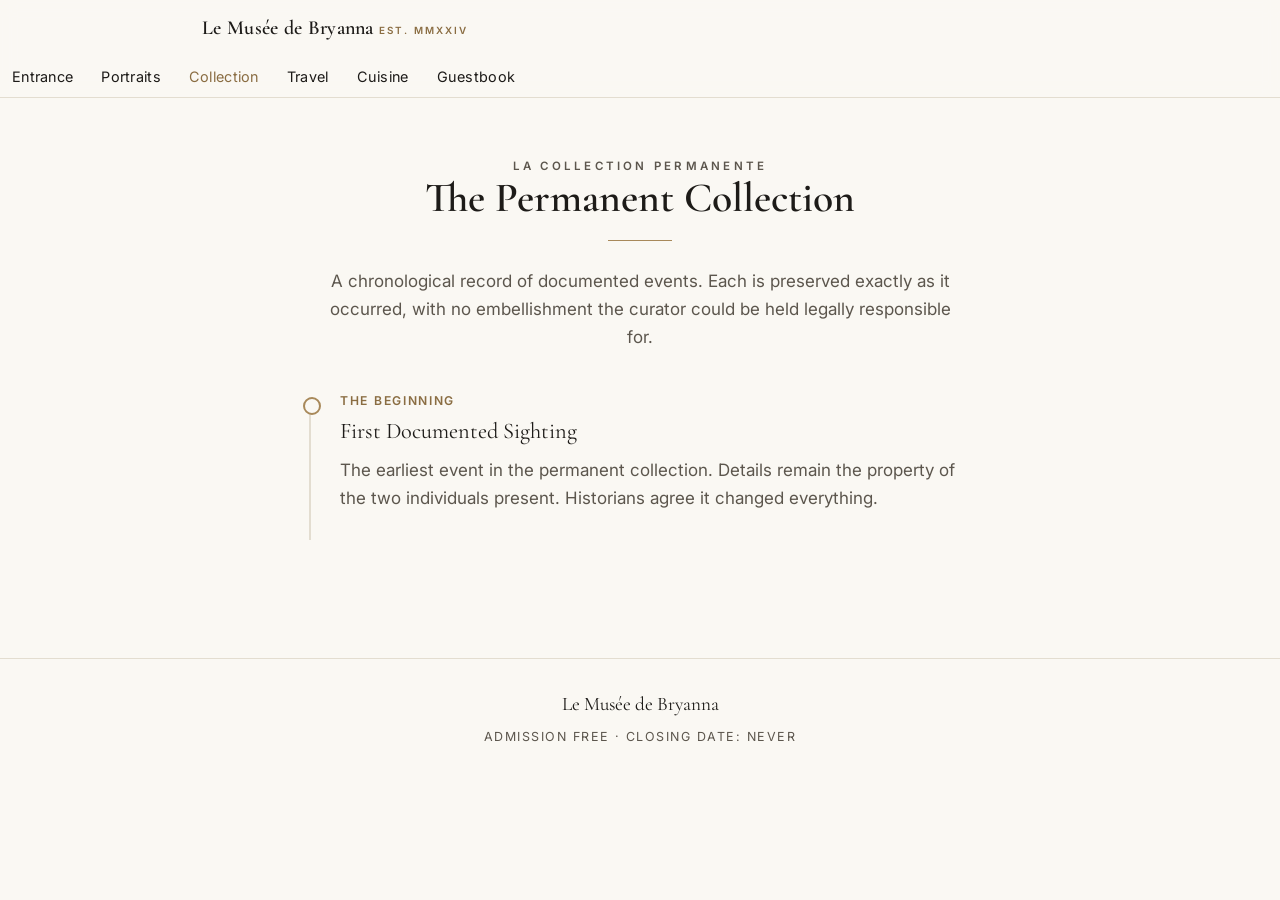
==== collection.html @ ad9b2ad8 "Le Musee de Bryanna - v1 Static, no-build museum site: Entrance, Portrait Gallery, Permanent Collect" ====
<!DOCTYPE html>
<html lang="en">
<head>
  <meta charset="utf-8">
  <meta name="viewport" content="width=device-width, initial-scale=1">
  <title>The Permanent Collection — Le Musée de Bryanna</title>
  <link rel="preconnect" href="https://fonts.googleapis.com">
  <link rel="preconnect" href="https://fonts.gstatic.com" crossorigin>
  <link href="https://fonts.googleapis.com/css2?family=Cormorant+Garamond:ital,wght@0,500;0,600;1,500&family=Inter:wght@400;500;600&display=swap" rel="stylesheet">
  <link rel="stylesheet" href="css/style.css">
</head>
<body data-page="collection">
  <div id="masthead"></div>

  <section class="wing">
    <div class="wrap">
      <div class="wing-head">
        <p class="eyebrow">La Collection Permanente</p>
        <h2>The Permanent Collection</h2>
        <hr class="rule">
        <p>A chronological record of documented events. Each is preserved exactly as it occurred, with no embellishment the curator could be held legally responsible for.</p>
      </div>
      <div id="timeline" class="timeline"></div>
    </div>
  </section>

  <div id="footer"></div>
  <script src="js/layout.js"></script>
  <script src="data/events.js"></script>
  <script src="js/render.js"></script>
</body>
</html>
---- css/style.css ----
/* ============================================================
   Le Musée de Bryanna — house style
   Mobile-first. Museum aesthetic: cream walls, brass accents,
   serif display type, generous whitespace.
   ============================================================ */

:root {
  --paper:      #faf8f3;  /* gallery wall / page background */
  --paper-2:    #f3efe6;  /* slightly darker panel */
  --ink:        #1d1b18;  /* primary text */
  --ink-soft:   #5c564d;  /* secondary text */
  --brass:      #a8895a;  /* accent / rules / links */
  --brass-deep: #8a6d42;
  --line:       #e3ddd0;  /* hairline rules */
  --card:       #ffffff;
  --shadow:     0 6px 24px rgba(40, 33, 20, 0.08);
  --shadow-lg:  0 14px 50px rgba(40, 33, 20, 0.14);

  --serif: "Cormorant Garamond", "Playfair Display", Georgia, serif;
  --sans:  "Inter", -apple-system, BlinkMacSystemFont, "Segoe UI", sans-serif;

  --wrap: 920px;
}

* { box-sizing: border-box; }

html { -webkit-text-size-adjust: 100%; }

body {
  margin: 0;
  background: var(--paper);
  color: var(--ink);
  font-family: var(--sans);
  font-size: 17px;
  line-height: 1.65;
  -webkit-font-smoothing: antialiased;
  text-rendering: optimizeLegibility;
}

img { max-width: 100%; display: block; }

a { color: var(--brass-deep); text-underline-offset: 3px; }

/* ---------- type ---------- */
h1, h2, h3 { font-family: var(--serif); font-weight: 600; line-height: 1.1; margin: 0 0 .4em; }
h1 { font-size: clamp(2.4rem, 9vw, 4rem); letter-spacing: .5px; }
h2 { font-size: clamp(1.8rem, 6vw, 2.6rem); }
h3 { font-size: 1.35rem; }

.eyebrow {
  font-family: var(--sans);
  font-size: .72rem;
  letter-spacing: .28em;
  text-transform: uppercase;
  color: var(--brass-deep);
  font-weight: 600;
  margin: 0 0 1rem;
}

.lead { font-size: 1.15rem; color: var(--ink-soft); }

/* ---------- layout ---------- */
.wrap { width: 100%; max-width: var(--wrap); margin: 0 auto; padding: 0 22px; }

section.wing { padding: 56px 0 72px; }

.wing-head { text-align: center; max-width: 640px; margin: 0 auto 40px; }
.wing-head p { color: var(--ink-soft); margin: .2rem 0 0; }

.rule {
  width: 64px; height: 1px; background: var(--brass);
  border: 0; margin: 18px auto 26px;
}

/* ---------- top nav ---------- */
.masthead {
  position: sticky; top: 0; z-index: 50;
  background: rgba(250, 248, 243, 0.92);
  backdrop-filter: blur(8px);
  border-bottom: 1px solid var(--line);
}
.masthead .bar {
  max-width: var(--wrap); margin: 0 auto; padding: 12px 22px;
  display: flex; align-items: center; justify-content: space-between;
}
.brand {
  font-family: var(--serif); font-size: 1.25rem; font-weight: 600;
  color: var(--ink); text-decoration: none; letter-spacing: .3px;
  display: flex; align-items: baseline; gap: .5ch;
}
.brand .est { font-family: var(--sans); font-size: .62rem; letter-spacing: .2em;
  text-transform: uppercase; color: var(--brass-deep); }

.nav-toggle {
  background: none; border: 1px solid var(--line); border-radius: 8px;
  width: 42px; height: 38px; cursor: pointer; display: flex;
  align-items: center; justify-content: center; color: var(--ink);
}
.nav-toggle svg { width: 20px; height: 20px; }

.nav-links { display: none; }
.nav-links a {
  display: block; padding: 14px 22px; text-decoration: none;
  color: var(--ink); border-top: 1px solid var(--line);
  font-size: .95rem; letter-spacing: .02em;
}
.nav-links a[aria-current="page"] { color: var(--brass-deep); }
.nav-links.open { display: block; border-top: 1px solid var(--line); }

/* desktop nav */
@media (min-width: 760px) {
  .nav-toggle { display: none; }
  .nav-links, .nav-links.open {
    display: flex; gap: 4px; border: 0;
  }
  .nav-links a {
    border: 0; padding: 8px 12px; border-radius: 8px; font-size: .9rem;
  }
  .nav-links a:hover { background: var(--paper-2); }
}

/* ---------- entrance / hero ---------- */
.entrance {
  min-height: calc(100svh - 63px);
  display: flex; flex-direction: column; align-items: center;
  justify-content: center; text-align: center; padding: 40px 22px 64px;
}
.entrance .crest {
  width: 58px; height: 58px; margin-bottom: 26px; opacity: 0;
  animation: fade-up .9s ease .1s forwards;
}
.entrance h1 { opacity: 0; animation: fade-up 1s ease .25s forwards; }
.entrance .tagline {
  font-family: var(--serif); font-style: italic; font-size: 1.3rem;
  color: var(--ink-soft); margin: .2rem 0 1.4rem; opacity: 0;
  animation: fade-up 1s ease .5s forwards;
}
.entrance .plate {
  font-size: .74rem; letter-spacing: .22em; text-transform: uppercase;
  color: var(--brass-deep); opacity: 0; animation: fade-up 1s ease .75s forwards;
}
.entrance .plate span { color: var(--ink-soft); }
.enter-links {
  margin-top: 38px; display: flex; flex-wrap: wrap; gap: 10px;
  justify-content: center; opacity: 0; animation: fade-up 1s ease 1s forwards;
}
@keyframes fade-up { from { opacity: 0; transform: translateY(14px); } to { opacity: 1; transform: none; } }

/* ---------- buttons ---------- */
.btn {
  display: inline-block; padding: 12px 22px; border-radius: 999px;
  text-decoration: none; font-size: .9rem; letter-spacing: .04em;
  border: 1px solid var(--brass); color: var(--brass-deep); background: transparent;
  transition: background .2s, color .2s;
}
.btn:hover { background: var(--brass); color: #fff; }
.btn.solid { background: var(--brass); color: #fff; }
.btn.solid:hover { background: var(--brass-deep); }

/* ---------- portrait gallery ---------- */
.gallery { display: grid; gap: 30px; }
@media (min-width: 720px) { .gallery { grid-template-columns: 1fr 1fr; gap: 36px; } }

.frame {
  background: var(--card); border-radius: 4px; overflow: hidden;
  box-shadow: var(--shadow); border: 1px solid var(--line);
}
.frame .art { background: var(--paper-2); aspect-ratio: 4 / 5; }
.frame .art img { width: 100%; height: 100%; object-fit: cover; }
.frame .placard { padding: 16px 18px 20px; }
.frame .placard .t { font-family: var(--serif); font-size: 1.25rem; }
.frame .placard .meta { font-size: .8rem; color: var(--brass-deep);
  letter-spacing: .08em; text-transform: uppercase; margin: 2px 0 8px; }
.frame .placard .desc { font-size: .95rem; color: var(--ink-soft); margin: 0; }

/* ---------- timeline (permanent collection) ---------- */
.timeline { position: relative; max-width: 680px; margin: 0 auto; }
.timeline::before {
  content: ""; position: absolute; left: 9px; top: 6px; bottom: 6px;
  width: 2px; background: var(--line);
}
.event { position: relative; padding: 0 0 34px 40px; }
.event::before {
  content: ""; position: absolute; left: 3px; top: 6px;
  width: 14px; height: 14px; border-radius: 50%;
  background: var(--paper); border: 2px solid var(--brass);
}
.event .date { font-size: .76rem; letter-spacing: .14em; text-transform: uppercase;
  color: var(--brass-deep); font-weight: 600; }
.event .et { font-family: var(--serif); font-size: 1.4rem; margin: 2px 0 6px; }
.event .ed { color: var(--ink-soft); margin: 0; }
.event .ephoto { margin-top: 12px; border-radius: 4px; overflow: hidden;
  border: 1px solid var(--line); box-shadow: var(--shadow); }
.event .ephoto img { aspect-ratio: 3/2; object-fit: cover; width: 100%; }

/* ---------- travel ---------- */
#map {
  height: 320px; width: 100%; border-radius: 8px; overflow: hidden;
  border: 1px solid var(--line); box-shadow: var(--shadow); margin-bottom: 36px;
  background: var(--paper-2); z-index: 1;
}
@media (min-width: 720px) { #map { height: 440px; } }

.trips { display: grid; gap: 26px; }
@media (min-width: 720px) { .trips { grid-template-columns: 1fr 1fr; } }
.trip {
  background: var(--card); border: 1px solid var(--line); border-radius: 6px;
  overflow: hidden; box-shadow: var(--shadow); scroll-margin-top: 90px;
}
.trip .art { aspect-ratio: 3/2; background: var(--paper-2); }
.trip .art img { width: 100%; height: 100%; object-fit: cover; }
.trip .body { padding: 16px 18px 20px; }
.trip .place { font-family: var(--serif); font-size: 1.4rem; }
.trip .when { font-size: .78rem; letter-spacing: .1em; text-transform: uppercase;
  color: var(--brass-deep); margin: 2px 0 8px; }
.trip .story { color: var(--ink-soft); margin: 0; font-size: .96rem; }
.leaflet-popup-content { font-family: var(--sans); }
.leaflet-popup-content b { font-family: var(--serif); font-size: 1.05rem; }

/* ---------- cuisine / menus ---------- */
.menu {
  background: var(--card); border: 1px solid var(--line); border-radius: 6px;
  box-shadow: var(--shadow); padding: 28px 26px 30px; max-width: 620px;
  margin: 0 auto 34px;
}
.menu .mhead { text-align: center; border-bottom: 1px solid var(--line);
  padding-bottom: 16px; margin-bottom: 18px; }
.menu .mhead .occasion { font-size: .74rem; letter-spacing: .2em;
  text-transform: uppercase; color: var(--brass-deep); }
.menu .mhead .mtitle { font-family: var(--serif); font-size: 1.8rem; margin: 4px 0 2px; }
.menu .mhead .mdate { font-size: .85rem; color: var(--ink-soft); }
.course { padding: 14px 0; border-bottom: 1px dotted var(--line); }
.course:last-child { border-bottom: 0; }
.course .cname { font-family: var(--serif); font-size: 1.25rem; }
.course .ckind { font-size: .72rem; letter-spacing: .16em; text-transform: uppercase;
  color: var(--brass-deep); }
.course .chist { font-size: .92rem; color: var(--ink-soft); margin: 6px 0 0;
  font-style: italic; }

/* ---------- guestbook ---------- */
.gb-form {
  background: var(--card); border: 1px solid var(--line); border-radius: 8px;
  box-shadow: var(--shadow); padding: 22px; max-width: 560px; margin: 0 auto 40px;
}
.gb-form label { display: block; font-size: .78rem; letter-spacing: .1em;
  text-transform: uppercase; color: var(--brass-deep); margin: 0 0 6px; }
.gb-form input, .gb-form textarea {
  width: 100%; padding: 12px 14px; border: 1px solid var(--line); border-radius: 8px;
  font-family: var(--sans); font-size: 1rem; background: var(--paper); color: var(--ink);
  margin-bottom: 16px; resize: vertical;
}
.gb-form input:focus, .gb-form textarea:focus { outline: 2px solid var(--brass); border-color: transparent; }
.gb-hp { position: absolute; left: -9999px; top: -9999px; } /* honeypot */
.gb-note { font-size: .8rem; color: var(--ink-soft); margin: -6px 0 16px; }
.gb-status { text-align: center; min-height: 1.4em; color: var(--brass-deep); font-size: .9rem; }

.entries { display: grid; gap: 16px; max-width: 620px; margin: 0 auto; }
.entry {
  background: var(--card); border: 1px solid var(--line); border-radius: 8px;
  box-shadow: var(--shadow); padding: 16px 18px;
}
.entry .msg { margin: 0 0 10px; }
.entry .sig { display: flex; justify-content: space-between; align-items: baseline;
  font-size: .8rem; }
.entry .sig .name { font-family: var(--serif); font-size: 1.1rem; color: var(--ink); }
.entry .sig .date { color: var(--ink-soft); letter-spacing: .06em; }

/* ---------- empty-state placards ---------- */
.placeholder {
  border: 1px dashed var(--brass); border-radius: 8px; background: var(--paper-2);
  color: var(--brass-deep); text-align: center; padding: 34px 20px;
  font-family: var(--serif); font-size: 1.15rem; font-style: italic;
}

/* ---------- footer ---------- */
.museum-foot {
  border-top: 1px solid var(--line); margin-top: 40px;
  padding: 30px 22px 50px; text-align: center; color: var(--ink-soft);
}
.museum-foot .name { font-family: var(--serif); font-size: 1.2rem; color: var(--ink); }
.museum-foot .small { font-size: .78rem; letter-spacing: .12em; text-transform: uppercase;
  margin-top: 6px; }

/* tasteful image fade-in */
.fade-img { opacity: 0; transition: opacity .6s ease; }
.fade-img.loaded { opacity: 1; }
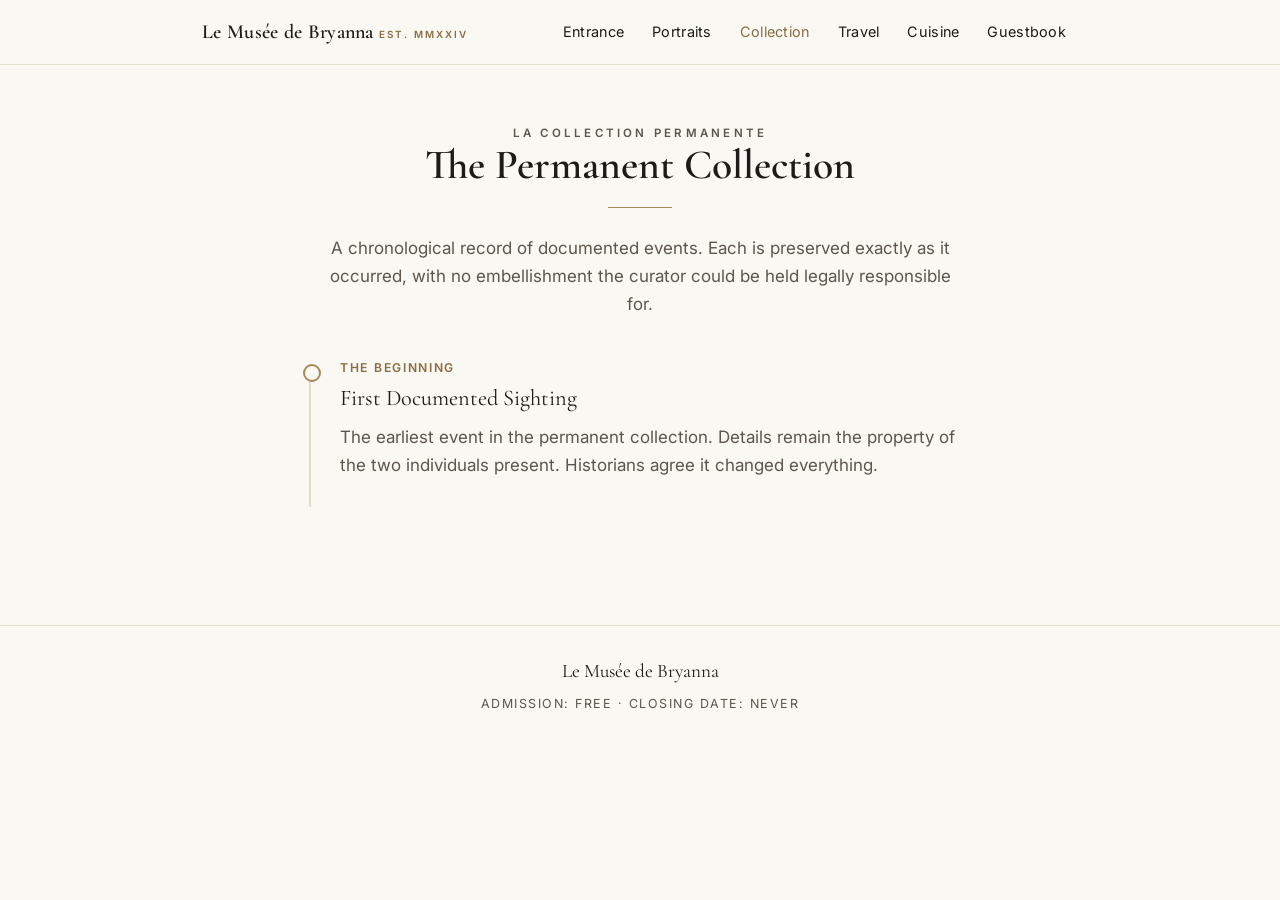
==== commit e1a500bd: "Revert to original warm design; fix header alignment and footer colon" ====
--- a/collection.html
+++ b/collection.html
@@ -7,7 +7,7 @@
   <link rel="preconnect" href="https://fonts.googleapis.com">
   <link rel="preconnect" href="https://fonts.gstatic.com" crossorigin>
   <link href="https://fonts.googleapis.com/css2?family=Cormorant+Garamond:ital,wght@0,500;0,600;1,500&family=Inter:wght@400;500;600&display=swap" rel="stylesheet">
-  <link rel="stylesheet" href="css/style.css">
+  <link rel="stylesheet" href="css/style.css?v=4">
 </head>
 <body data-page="collection">
   <div id="masthead"></div>
@@ -25,7 +25,7 @@
   </section>
 
   <div id="footer"></div>
-  <script src="js/layout.js"></script>
+  <script src="js/layout.js?v=4"></script>
   <script src="data/events.js"></script>
   <script src="js/render.js"></script>
 </body>
--- a/css/style.css
+++ b/css/style.css
@@ -82,11 +82,12 @@
 .masthead .bar {
   max-width: var(--wrap); margin: 0 auto; padding: 12px 22px;
   display: flex; align-items: center; justify-content: space-between;
+  flex-wrap: wrap; gap: 8px;
 }
 .brand {
   font-family: var(--serif); font-size: 1.25rem; font-weight: 600;
   color: var(--ink); text-decoration: none; letter-spacing: .3px;
-  display: flex; align-items: baseline; gap: .5ch;
+  display: flex; align-items: baseline; gap: .5ch; line-height: 1;
 }
 .brand .est { font-family: var(--sans); font-size: .62rem; letter-spacing: .2em;
   text-transform: uppercase; color: var(--brass-deep); }
@@ -98,20 +99,21 @@
 }
 .nav-toggle svg { width: 20px; height: 20px; }
 
-.nav-links { display: none; }
+/* mobile: nav drops below the brand row as a full-width panel */
+.nav-links { display: none; flex-basis: 100%; }
 .nav-links a {
-  display: block; padding: 14px 22px; text-decoration: none;
+  display: block; padding: 14px 6px; text-decoration: none;
   color: var(--ink); border-top: 1px solid var(--line);
   font-size: .95rem; letter-spacing: .02em;
 }
 .nav-links a[aria-current="page"] { color: var(--brass-deep); }
-.nav-links.open { display: block; border-top: 1px solid var(--line); }
-
-/* desktop nav */
+.nav-links.open { display: block; }
+
+/* desktop: brand left, nav right, all on one aligned row */
 @media (min-width: 760px) {
   .nav-toggle { display: none; }
   .nav-links, .nav-links.open {
-    display: flex; gap: 4px; border: 0;
+    display: flex; align-items: center; gap: 4px; flex-basis: auto; border: 0;
   }
   .nav-links a {
     border: 0; padding: 8px 12px; border-radius: 8px; font-size: .9rem;
@@ -251,7 +253,6 @@
 }
 .gb-form input:focus, .gb-form textarea:focus { outline: 2px solid var(--brass); border-color: transparent; }
 .gb-hp { position: absolute; left: -9999px; top: -9999px; } /* honeypot */
-.gb-note { font-size: .8rem; color: var(--ink-soft); margin: -6px 0 16px; }
 .gb-status { text-align: center; min-height: 1.4em; color: var(--brass-deep); font-size: .9rem; }
 
 .entries { display: grid; gap: 16px; max-width: 620px; margin: 0 auto; }
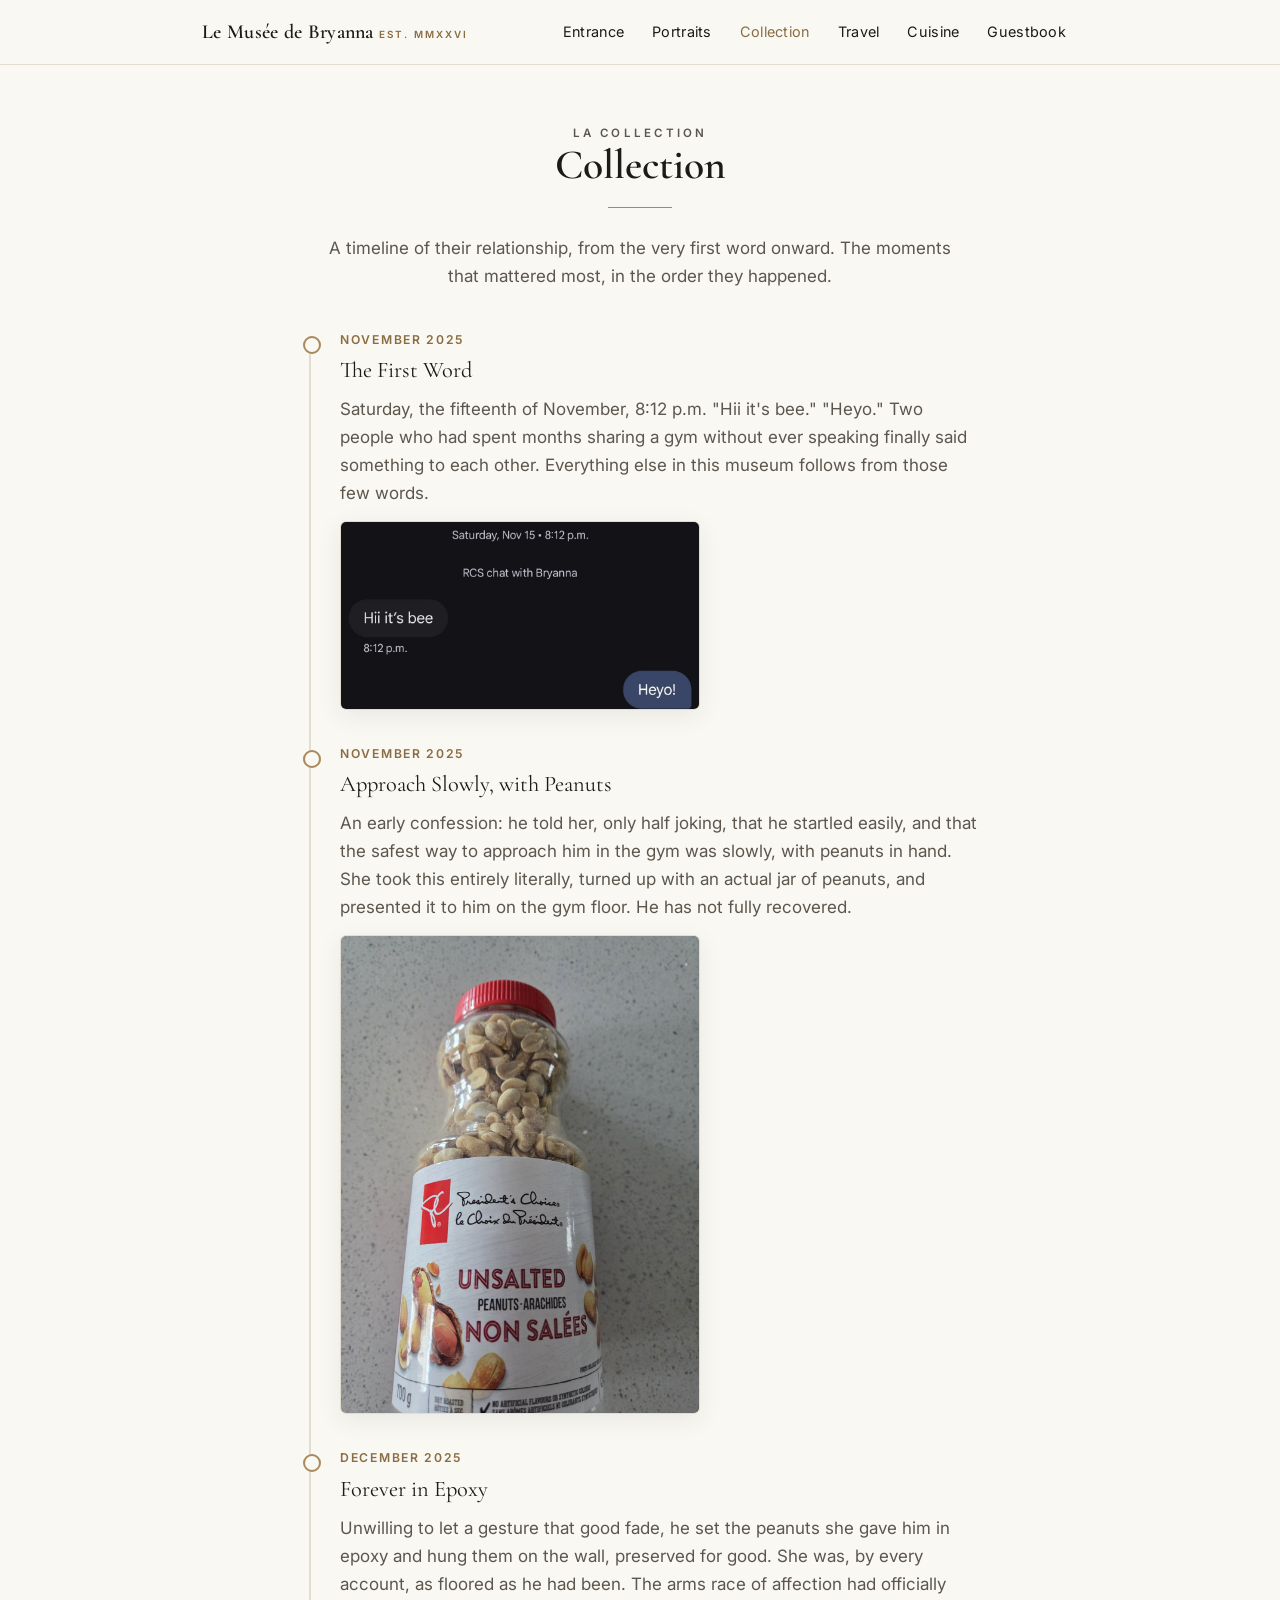
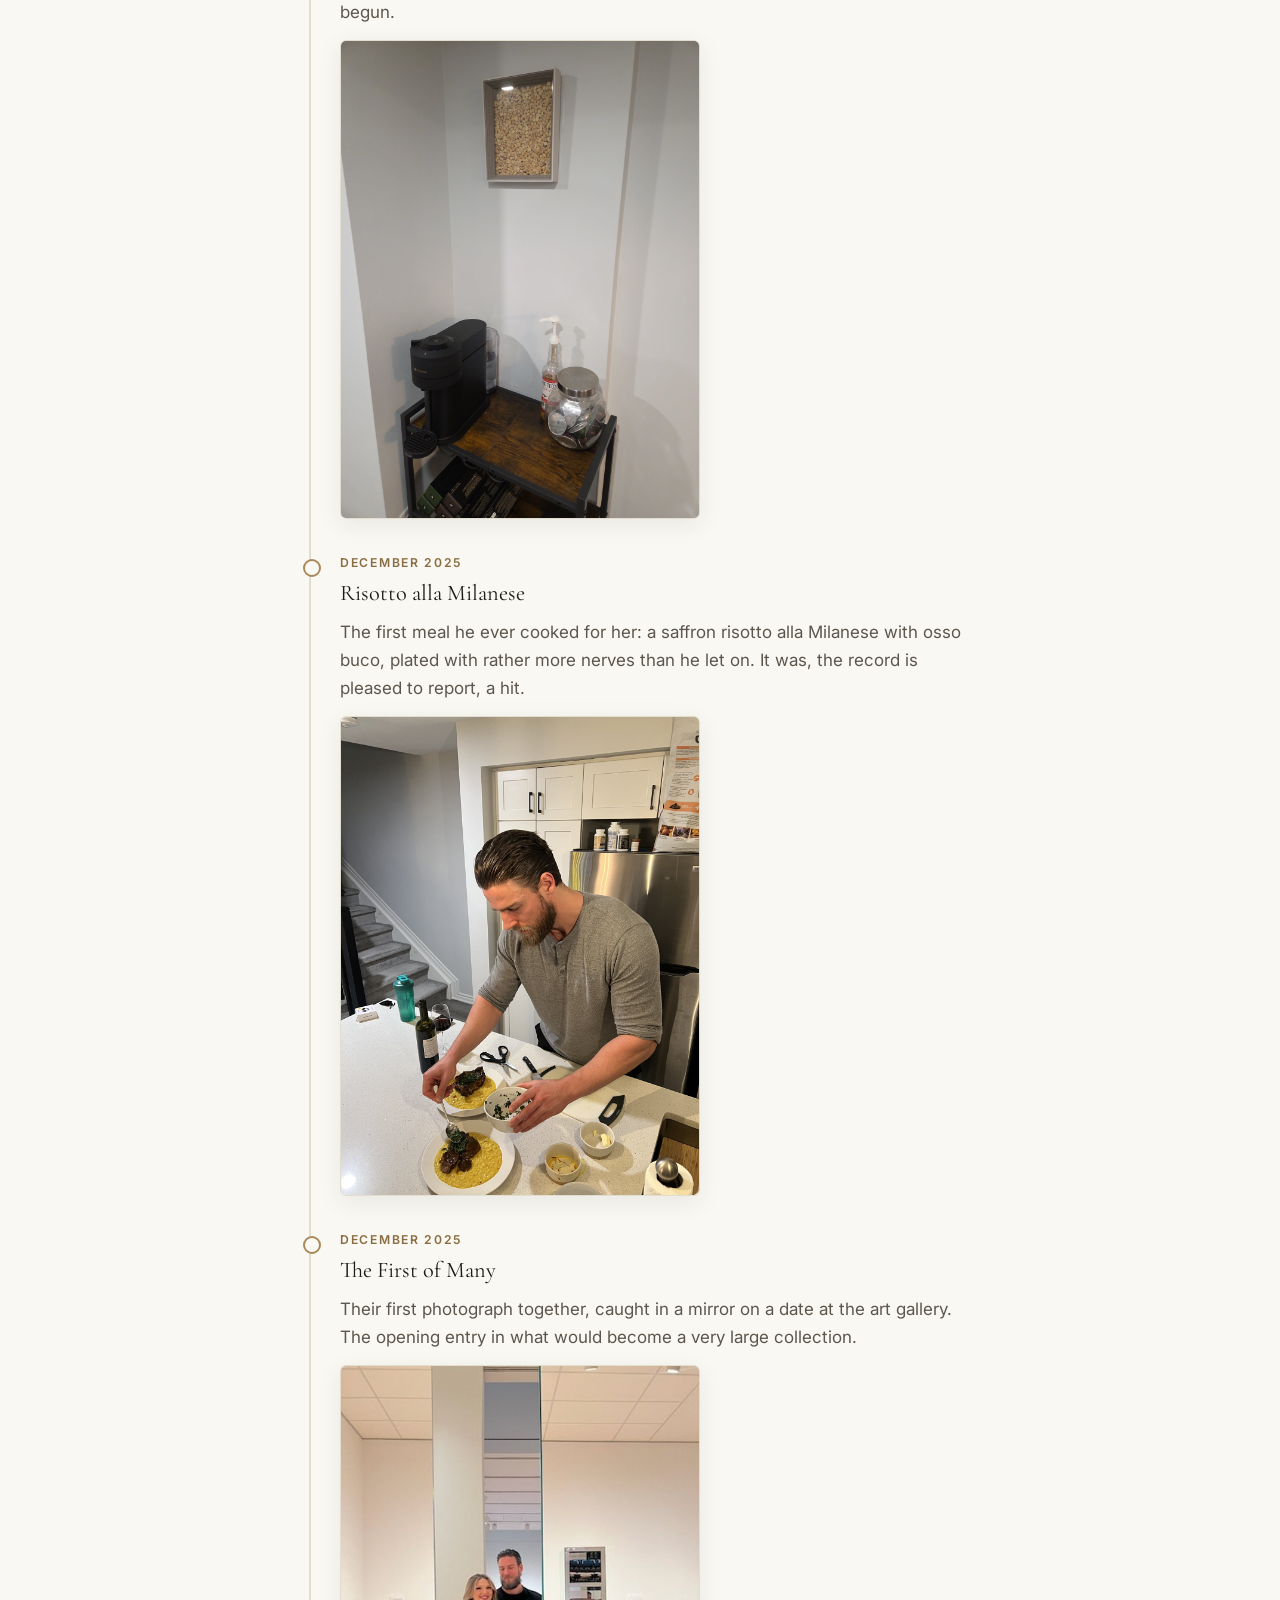
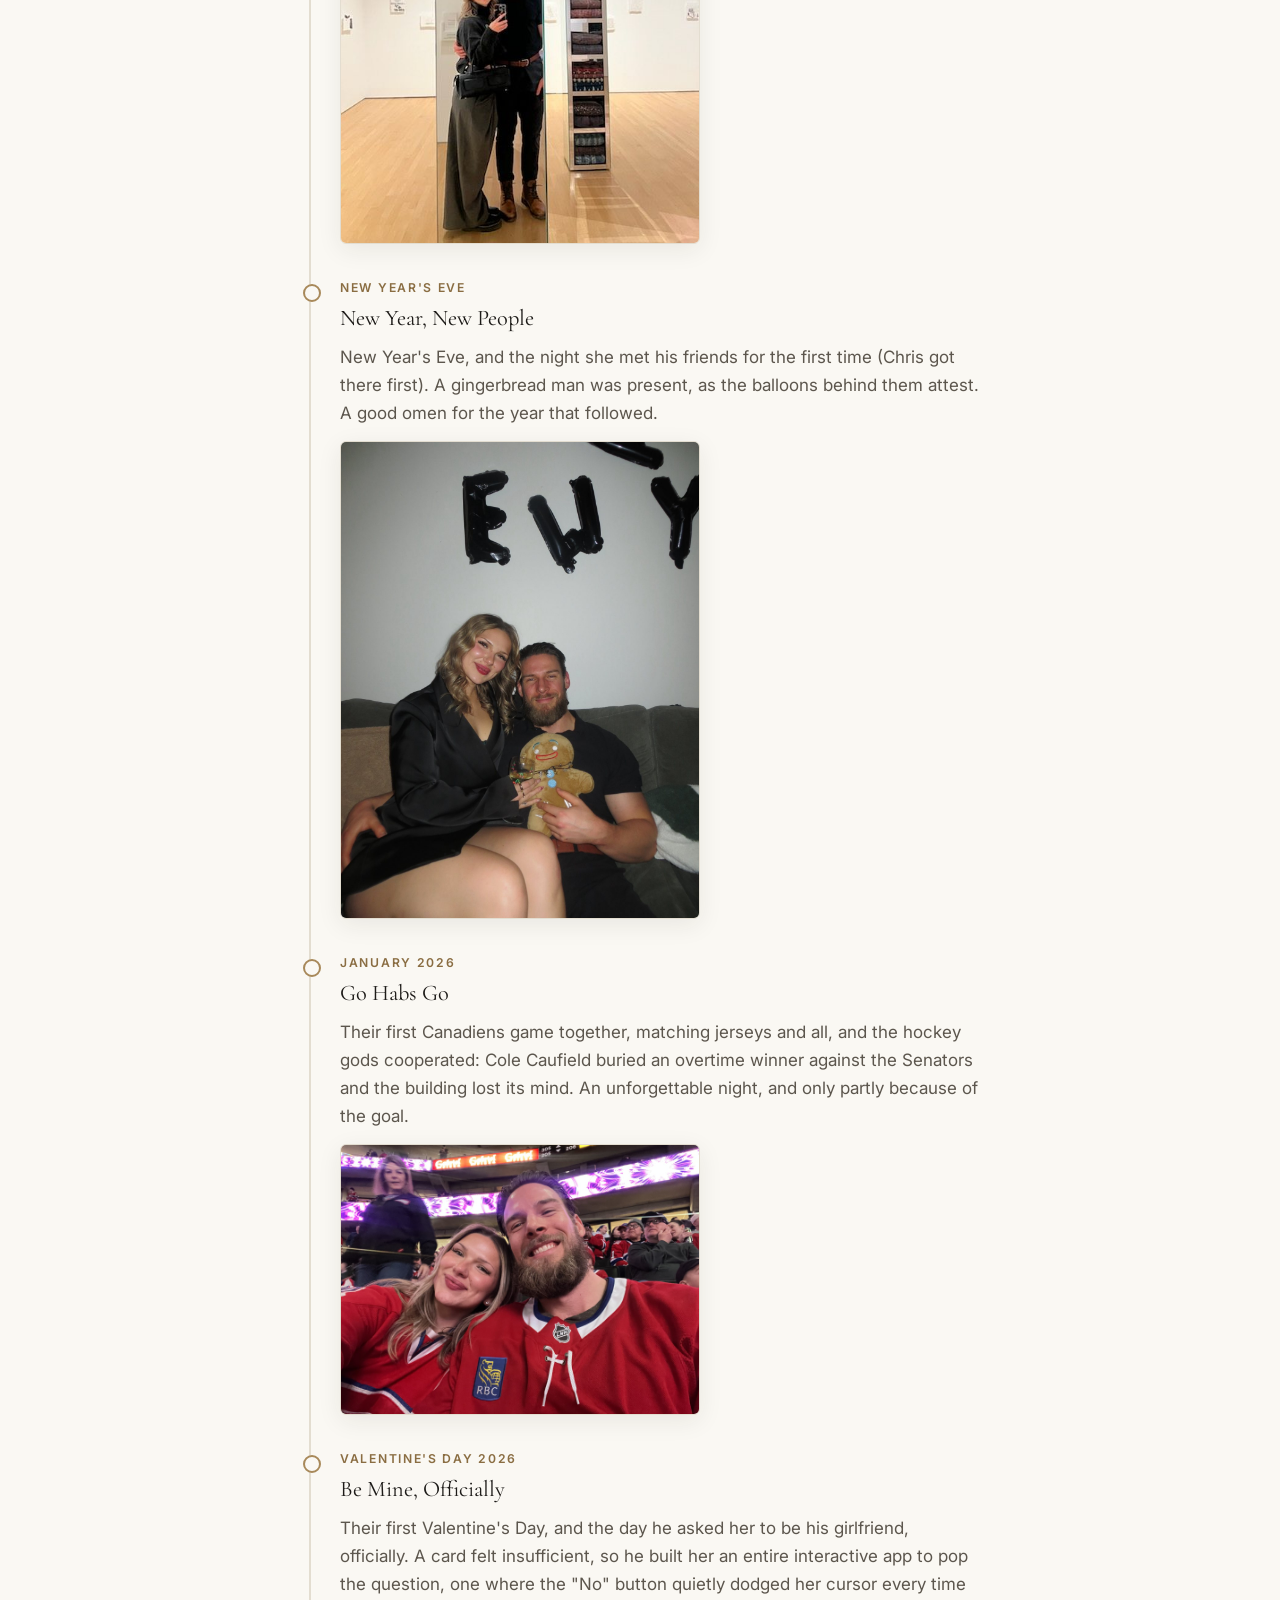
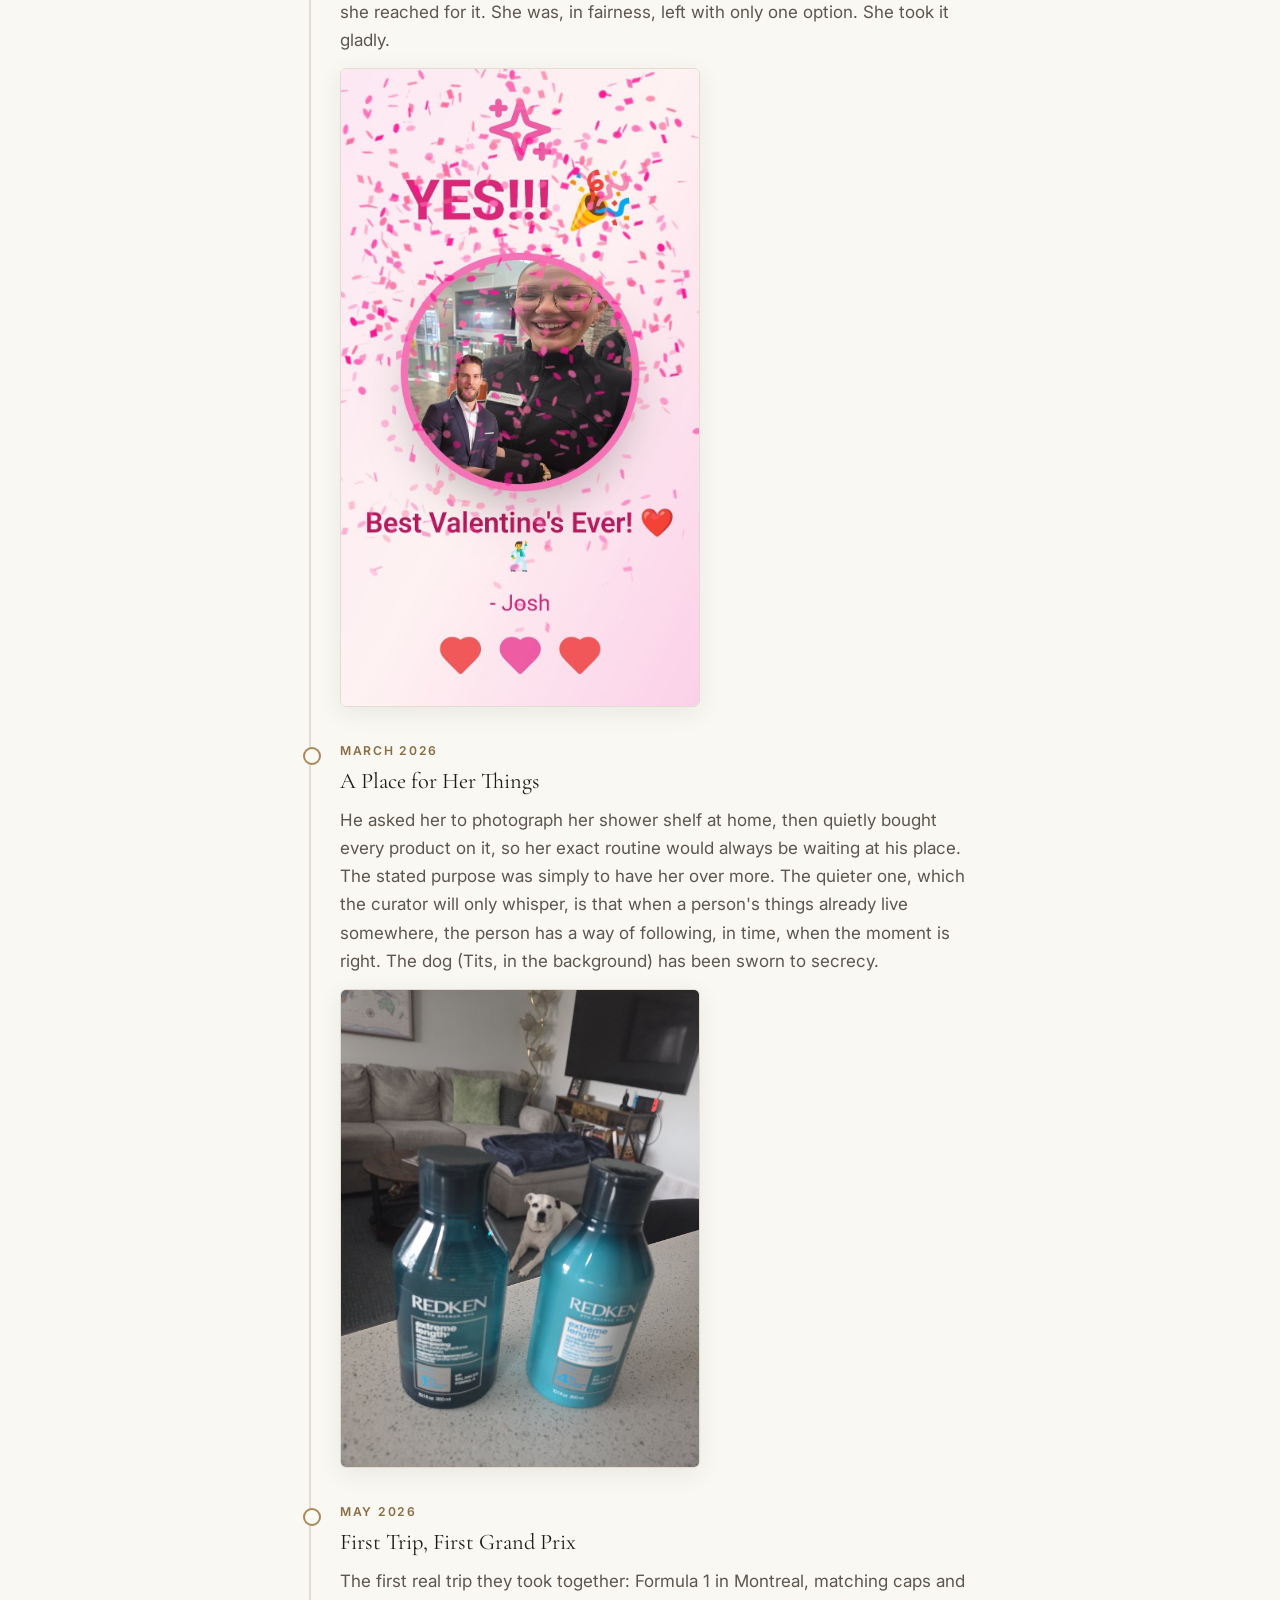
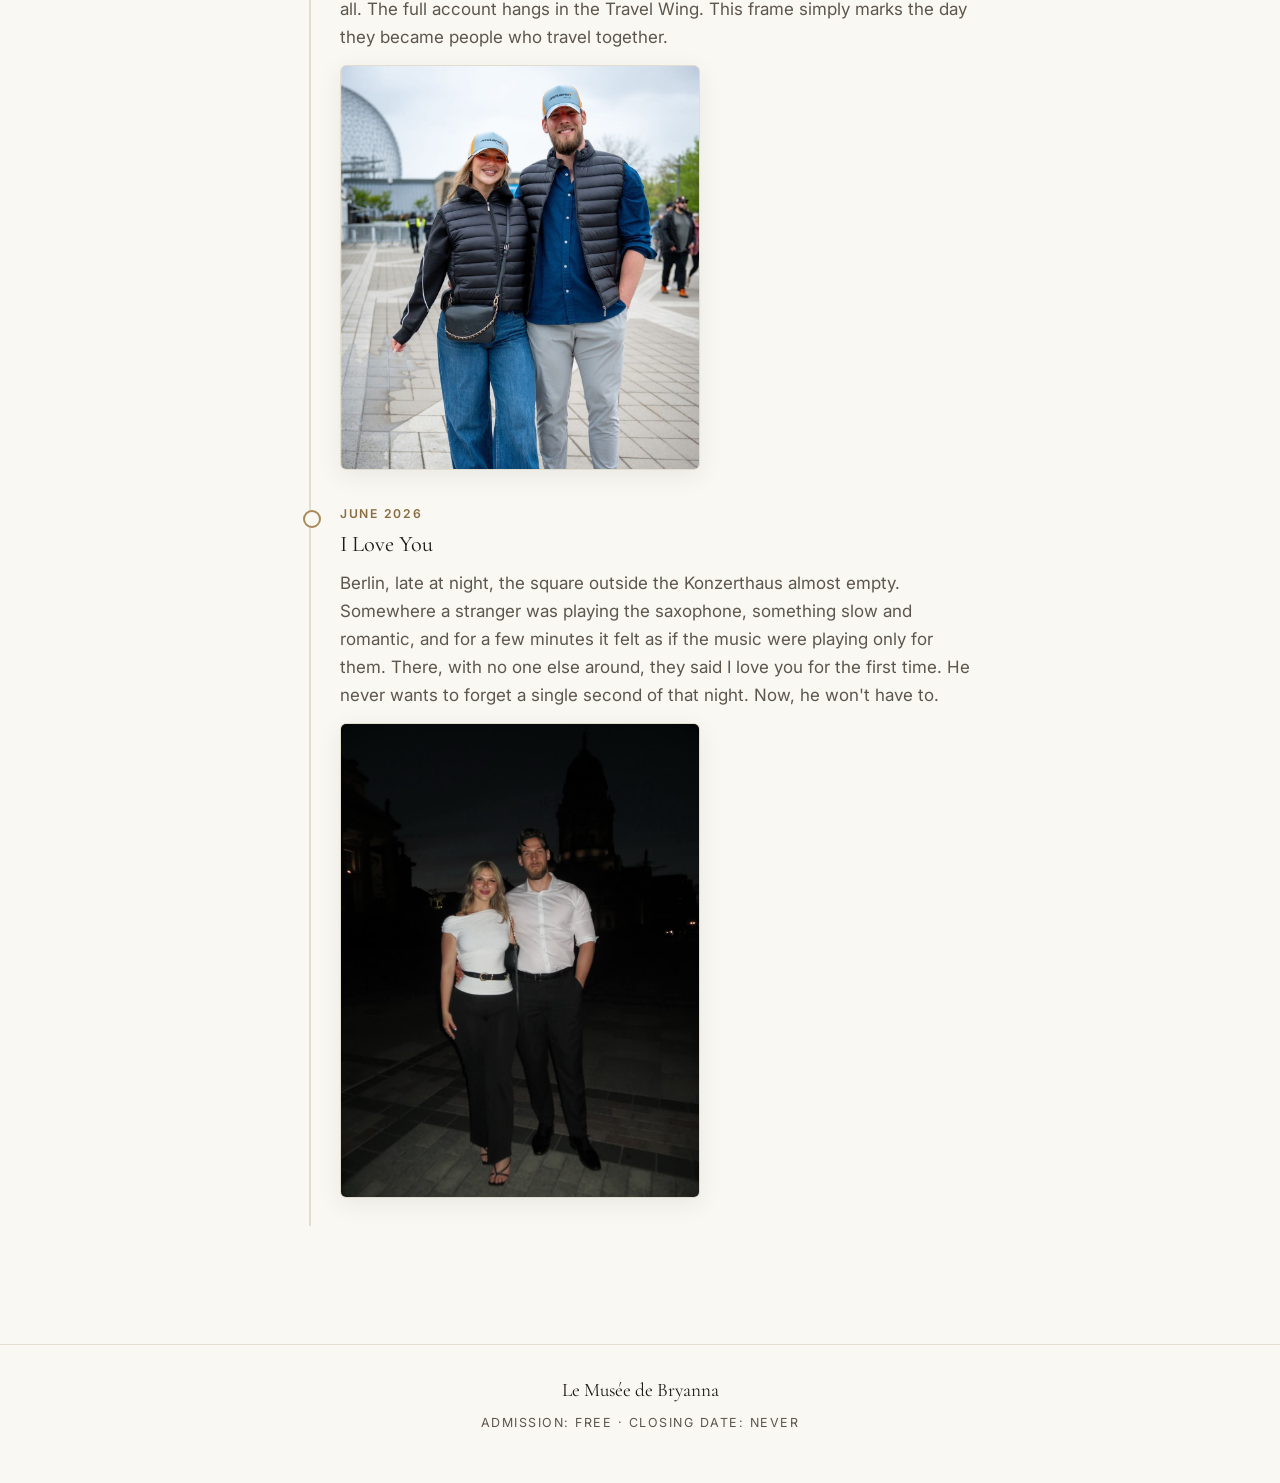
==== commit 03e91b0e: "Add Collection wing: 11-moment relationship timeline with photos and lightbox" ====
--- a/collection.html
+++ b/collection.html
@@ -3,11 +3,11 @@
 <head>
   <meta charset="utf-8">
   <meta name="viewport" content="width=device-width, initial-scale=1">
-  <title>The Permanent Collection — Le Musée de Bryanna</title>
+  <title>Collection · Le Musée de Bryanna</title>
   <link rel="preconnect" href="https://fonts.googleapis.com">
   <link rel="preconnect" href="https://fonts.gstatic.com" crossorigin>
   <link href="https://fonts.googleapis.com/css2?family=Cormorant+Garamond:ital,wght@0,500;0,600;1,500&family=Inter:wght@400;500;600&display=swap" rel="stylesheet">
-  <link rel="stylesheet" href="css/style.css?v=4">
+  <link rel="stylesheet" href="css/style.css?v=9">
 </head>
 <body data-page="collection">
   <div id="masthead"></div>
@@ -15,10 +15,10 @@
   <section class="wing">
     <div class="wrap">
       <div class="wing-head">
-        <p class="eyebrow">La Collection Permanente</p>
-        <h2>The Permanent Collection</h2>
+        <p class="eyebrow">La Collection</p>
+        <h2>Collection</h2>
         <hr class="rule">
-        <p>A chronological record of documented events. Each is preserved exactly as it occurred, with no embellishment the curator could be held legally responsible for.</p>
+        <p>A timeline of their relationship, from the very first word onward. The moments that mattered most, in the order they happened.</p>
       </div>
       <div id="timeline" class="timeline"></div>
     </div>
@@ -26,7 +26,8 @@
 
   <div id="footer"></div>
   <script src="js/layout.js?v=4"></script>
-  <script src="data/events.js"></script>
-  <script src="js/render.js"></script>
+  <script src="data/events.js?v=3"></script>
+  <script src="js/render.js?v=4"></script>
+  <script src="js/lightbox.js?v=1"></script>
 </body>
 </html>
--- a/css/style.css
+++ b/css/style.css
@@ -167,8 +167,10 @@
   background: var(--card); border-radius: 4px; overflow: hidden;
   box-shadow: var(--shadow); border: 1px solid var(--line);
 }
-.frame .art { background: var(--paper-2); aspect-ratio: 4 / 5; }
-.frame .art img { width: 100%; height: 100%; object-fit: cover; }
+.frame .art { background: var(--paper-2); aspect-ratio: 4 / 5; overflow: hidden; }
+.frame .art a { display: block; width: 100%; height: 100%; cursor: zoom-in; }
+.frame .art img { width: 100%; height: 100%; object-fit: cover; transition: transform .5s ease; }
+.frame:hover .art img { transform: scale(1.03); }
 .frame .placard { padding: 16px 18px 20px; }
 .frame .placard .t { font-family: var(--serif); font-size: 1.25rem; }
 .frame .placard .meta { font-size: .8rem; color: var(--brass-deep);
@@ -191,17 +193,77 @@
   color: var(--brass-deep); font-weight: 600; }
 .event .et { font-family: var(--serif); font-size: 1.4rem; margin: 2px 0 6px; }
 .event .ed { color: var(--ink-soft); margin: 0; }
-.event .ephoto { margin-top: 12px; border-radius: 4px; overflow: hidden;
-  border: 1px solid var(--line); box-shadow: var(--shadow); }
-.event .ephoto img { aspect-ratio: 3/2; object-fit: cover; width: 100%; }
+.event .ephoto { margin-top: 14px; border-radius: 6px; overflow: hidden;
+  border: 1px solid var(--line); box-shadow: var(--shadow); max-width: 360px; }
+.event .ephoto a { display: block; cursor: zoom-in; }
+.event .ephoto img { width: 100%; height: auto; display: block; }
 
 /* ---------- travel ---------- */
 #map {
-  height: 320px; width: 100%; border-radius: 8px; overflow: hidden;
-  border: 1px solid var(--line); box-shadow: var(--shadow); margin-bottom: 36px;
-  background: var(--paper-2); z-index: 1;
-}
-@media (min-width: 720px) { #map { height: 440px; } }
+  position: relative;
+  height: clamp(340px, 62svh, 600px); width: 100%;
+  border-radius: 10px; overflow: hidden;
+  border: 1px solid var(--line); box-shadow: var(--shadow); margin-bottom: 0;
+  background: #ece3d4; z-index: 1;
+}
+/* on the travel page, tighten spacing so the whole map sits in view on arrival */
+body[data-page="voyage"] section.wing { padding-top: 32px; padding-bottom: 48px; }
+body[data-page="voyage"] .wing-head { margin-bottom: 24px; }
+
+/* red map pins */
+.museum-pin svg {
+  filter: drop-shadow(0 2px 3px rgba(40,20,10,.42));
+  transition: transform .15s ease; transform-origin: 50% 100%;
+}
+.museum-pin:hover svg { transform: scale(1.12); }
+.museum-pin.is-active svg { transform: scale(1.22); filter: drop-shadow(0 3px 5px rgba(40,20,10,.5)); }
+
+/* trip detail panel (below the map) */
+.trip-detail { max-width: 760px; margin: 30px auto 0; scroll-margin-top: 84px; }
+.trip-detail .td-head { border-bottom: 1px solid var(--line); padding-bottom: 14px; margin-bottom: 18px; }
+.trip-detail .td-place { font-family: var(--serif); font-size: 2rem; margin: 0; }
+.trip-detail .td-when { font-size: .76rem; letter-spacing: .14em; text-transform: uppercase;
+  color: var(--brass-deep); font-weight: 600; margin-top: 5px; }
+.trip-detail .td-story { color: var(--ink-soft); margin: 0 0 22px; font-size: 1.06rem; line-height: 1.7; }
+.trip-detail .td-gallery { display: grid; gap: 12px; grid-template-columns: repeat(2, 1fr); }
+@media (min-width: 620px) { .trip-detail .td-gallery { grid-template-columns: repeat(3, 1fr); } }
+.trip-detail .td-shot { display: block; border-radius: 8px; overflow: hidden;
+  border: 1px solid var(--line); box-shadow: var(--shadow); }
+.trip-detail .td-shot img { width: 100%; aspect-ratio: 1 / 1; object-fit: cover;
+  transition: transform .4s ease; }
+.trip-detail .td-shot:hover img { transform: scale(1.05); }
+.trip-detail .td-empty { color: var(--ink-soft); font-style: italic; font-family: var(--serif);
+  font-size: 1.15rem; text-align: center; padding: 22px; border: 1px dashed var(--line);
+  border-radius: 8px; background: var(--paper-2); }
+
+/* warm, aged-paper tint so the map reads as a museum artifact, not a plugin
+   (only the map tiles are tinted; the brass markers stay crisp on top) */
+#map .leaflet-tile-pane { filter: saturate(1.06) brightness(1.02) sepia(0.10); }
+
+/* soft inner frame + vignette, like a framed exhibit */
+#map::after {
+  content: ""; position: absolute; inset: 0; pointer-events: none; z-index: 450;
+  border-radius: 10px;
+  box-shadow: inset 0 0 0 1px rgba(168,137,90,0.30), inset 0 0 70px rgba(80,58,28,0.14);
+}
+
+/* zoom control, restyled to the museum palette */
+.leaflet-control-zoom { border: 0 !important; box-shadow: var(--shadow) !important; }
+.leaflet-control-zoom a {
+  background: var(--card) !important; color: var(--brass-deep) !important;
+  border: 1px solid var(--line) !important; width: 32px !important; height: 32px !important;
+  line-height: 30px !important; font-size: 17px !important;
+}
+.leaflet-control-zoom a:hover { background: var(--paper-2) !important; }
+.leaflet-bar a:first-child { border-radius: 8px 8px 0 0 !important; }
+.leaflet-bar a:last-child { border-radius: 0 0 8px 8px !important; }
+
+/* quiet the attribution into a discreet credit line */
+.leaflet-control-attribution {
+  background: rgba(250,248,243,0.66) !important; font-size: 10px !important;
+  color: var(--ink-soft) !important; padding: 1px 6px !important;
+}
+.leaflet-control-attribution a { color: var(--brass-deep) !important; }
 
 .trips { display: grid; gap: 26px; }
 @media (min-width: 720px) { .trips { grid-template-columns: 1fr 1fr; } }
@@ -216,8 +278,9 @@
 .trip .when { font-size: .78rem; letter-spacing: .1em; text-transform: uppercase;
   color: var(--brass-deep); margin: 2px 0 8px; }
 .trip .story { color: var(--ink-soft); margin: 0; font-size: .96rem; }
-.leaflet-popup-content { font-family: var(--sans); }
-.leaflet-popup-content b { font-family: var(--serif); font-size: 1.05rem; }
+.leaflet-popup-content-wrapper { border-radius: 9px; box-shadow: var(--shadow); }
+.leaflet-popup-content { font-family: var(--sans); margin: 12px 15px; }
+.leaflet-popup-content b { font-family: var(--serif); font-size: 1.15rem; color: var(--ink); }
 
 /* ---------- cuisine / menus ---------- */
 .menu {
@@ -285,3 +348,33 @@
 /* tasteful image fade-in */
 .fade-img { opacity: 0; transition: opacity .6s ease; }
 .fade-img.loaded { opacity: 1; }
+
+/* ---------- lightbox (elegant expanded photo view) ---------- */
+.zoomable { cursor: zoom-in; }
+.lightbox {
+  position: fixed; inset: 0; z-index: 1000; display: none;
+  align-items: center; justify-content: center; padding: 22px;
+  background: rgba(25,18,10,0);
+  -webkit-backdrop-filter: blur(0); backdrop-filter: blur(0);
+  transition: background .3s ease, backdrop-filter .3s ease, -webkit-backdrop-filter .3s ease;
+}
+.lightbox.open {
+  display: flex; background: rgba(25,18,10,0.82);
+  -webkit-backdrop-filter: blur(6px); backdrop-filter: blur(6px);
+}
+.lightbox .lb-img {
+  max-width: min(92vw, 1100px); max-height: 86vh; object-fit: contain;
+  border-radius: 8px; box-shadow: 0 24px 70px rgba(0,0,0,0.55);
+  transform: scale(.92); opacity: 0;
+  transition: transform .32s cubic-bezier(.2,.8,.2,1), opacity .28s ease;
+}
+.lightbox.open .lb-img { transform: scale(1); opacity: 1; }
+.lb-close {
+  position: fixed; top: 16px; right: 18px; width: 44px; height: 44px;
+  border-radius: 50%; border: 0; background: rgba(255,255,255,0.16); color: #fff;
+  font-size: 24px; line-height: 1; cursor: pointer; display: flex;
+  align-items: center; justify-content: center;
+  transition: background .2s, transform .15s;
+}
+.lb-close:hover { background: rgba(255,255,255,0.32); }
+.lb-close:active { transform: scale(.9); }
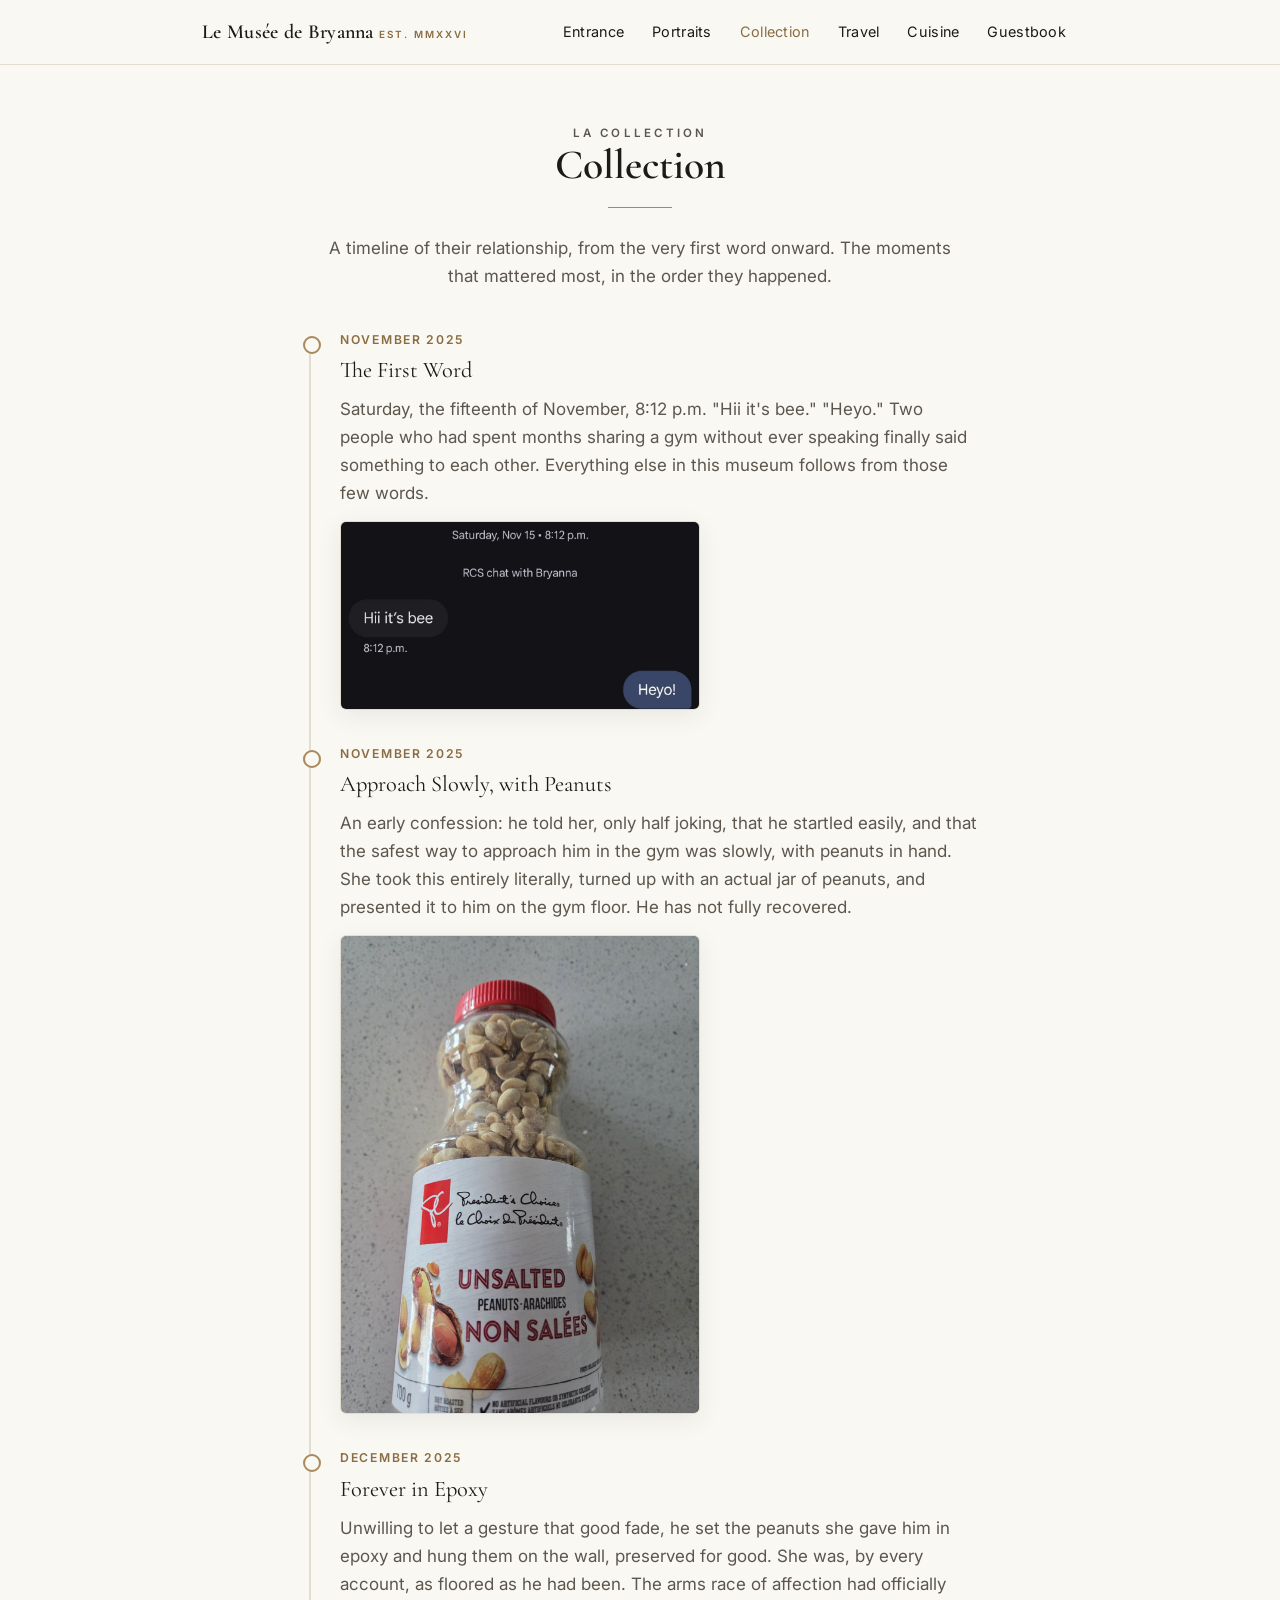
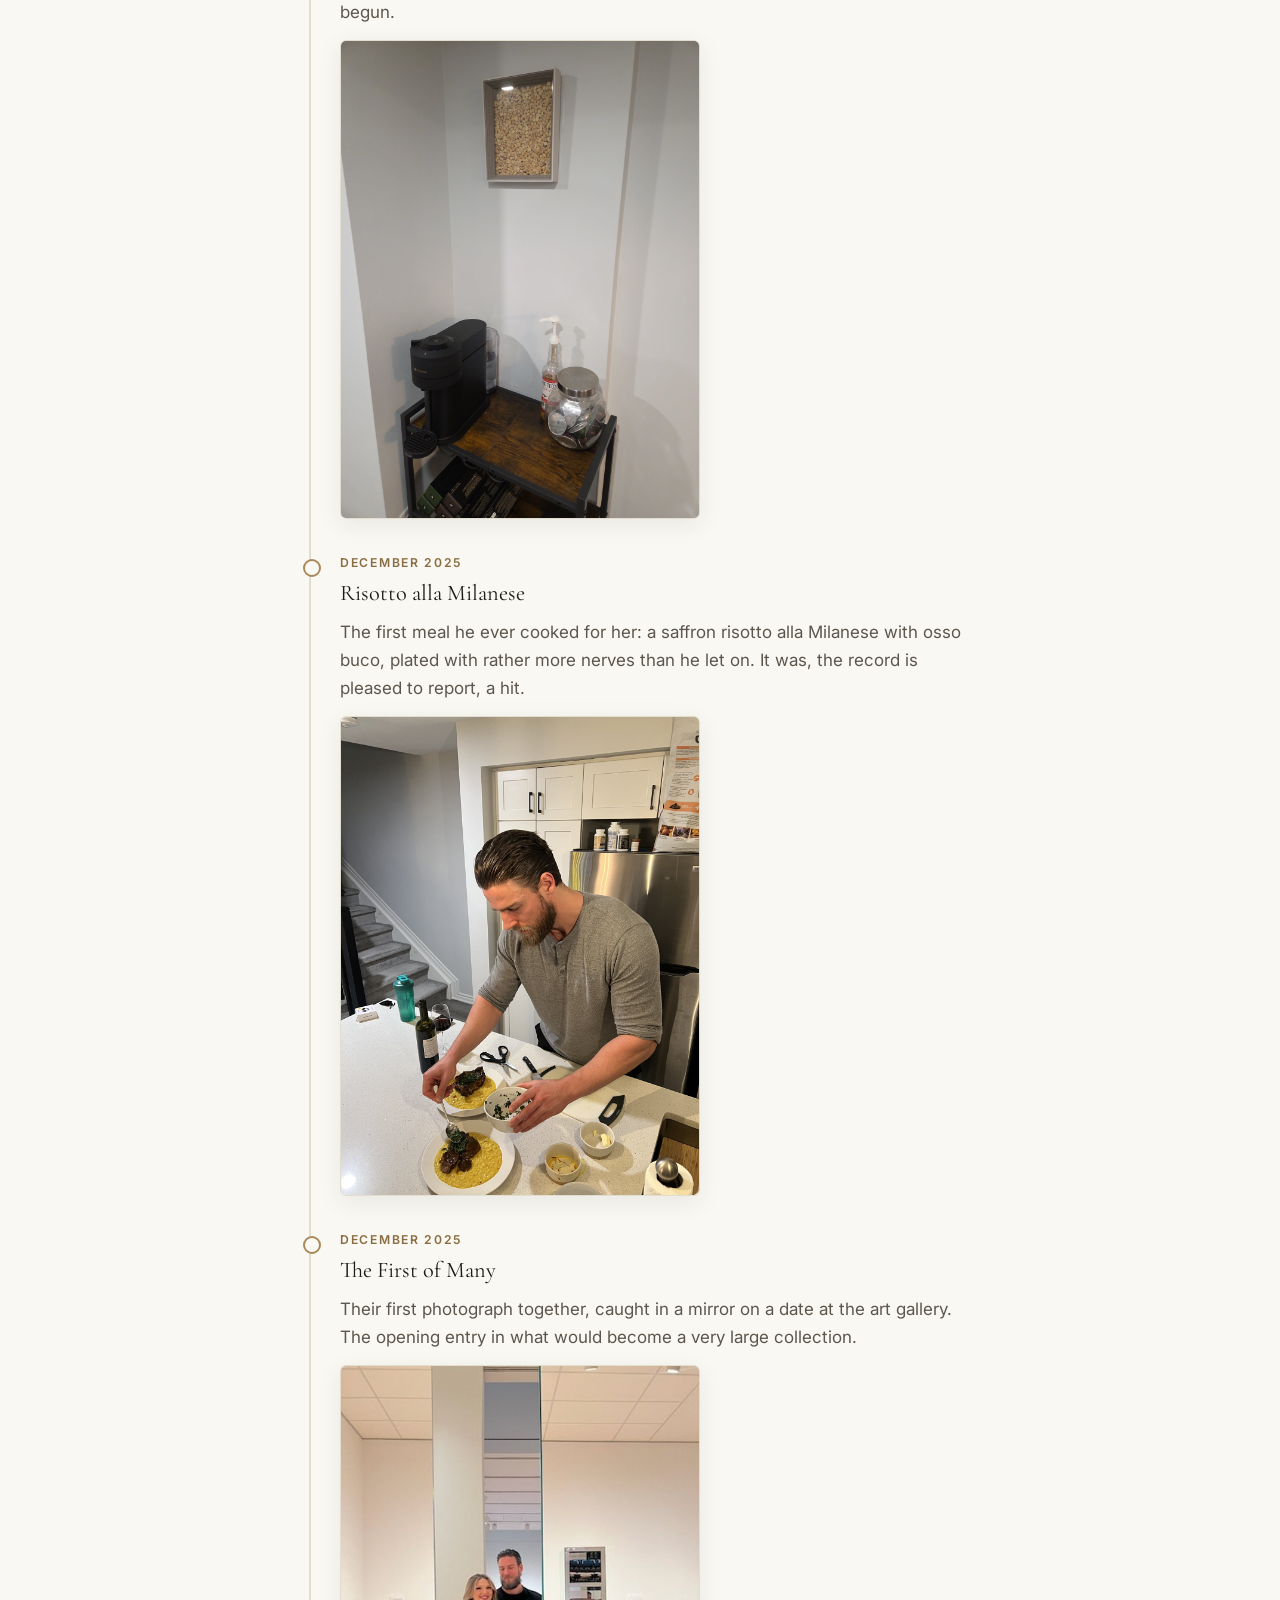
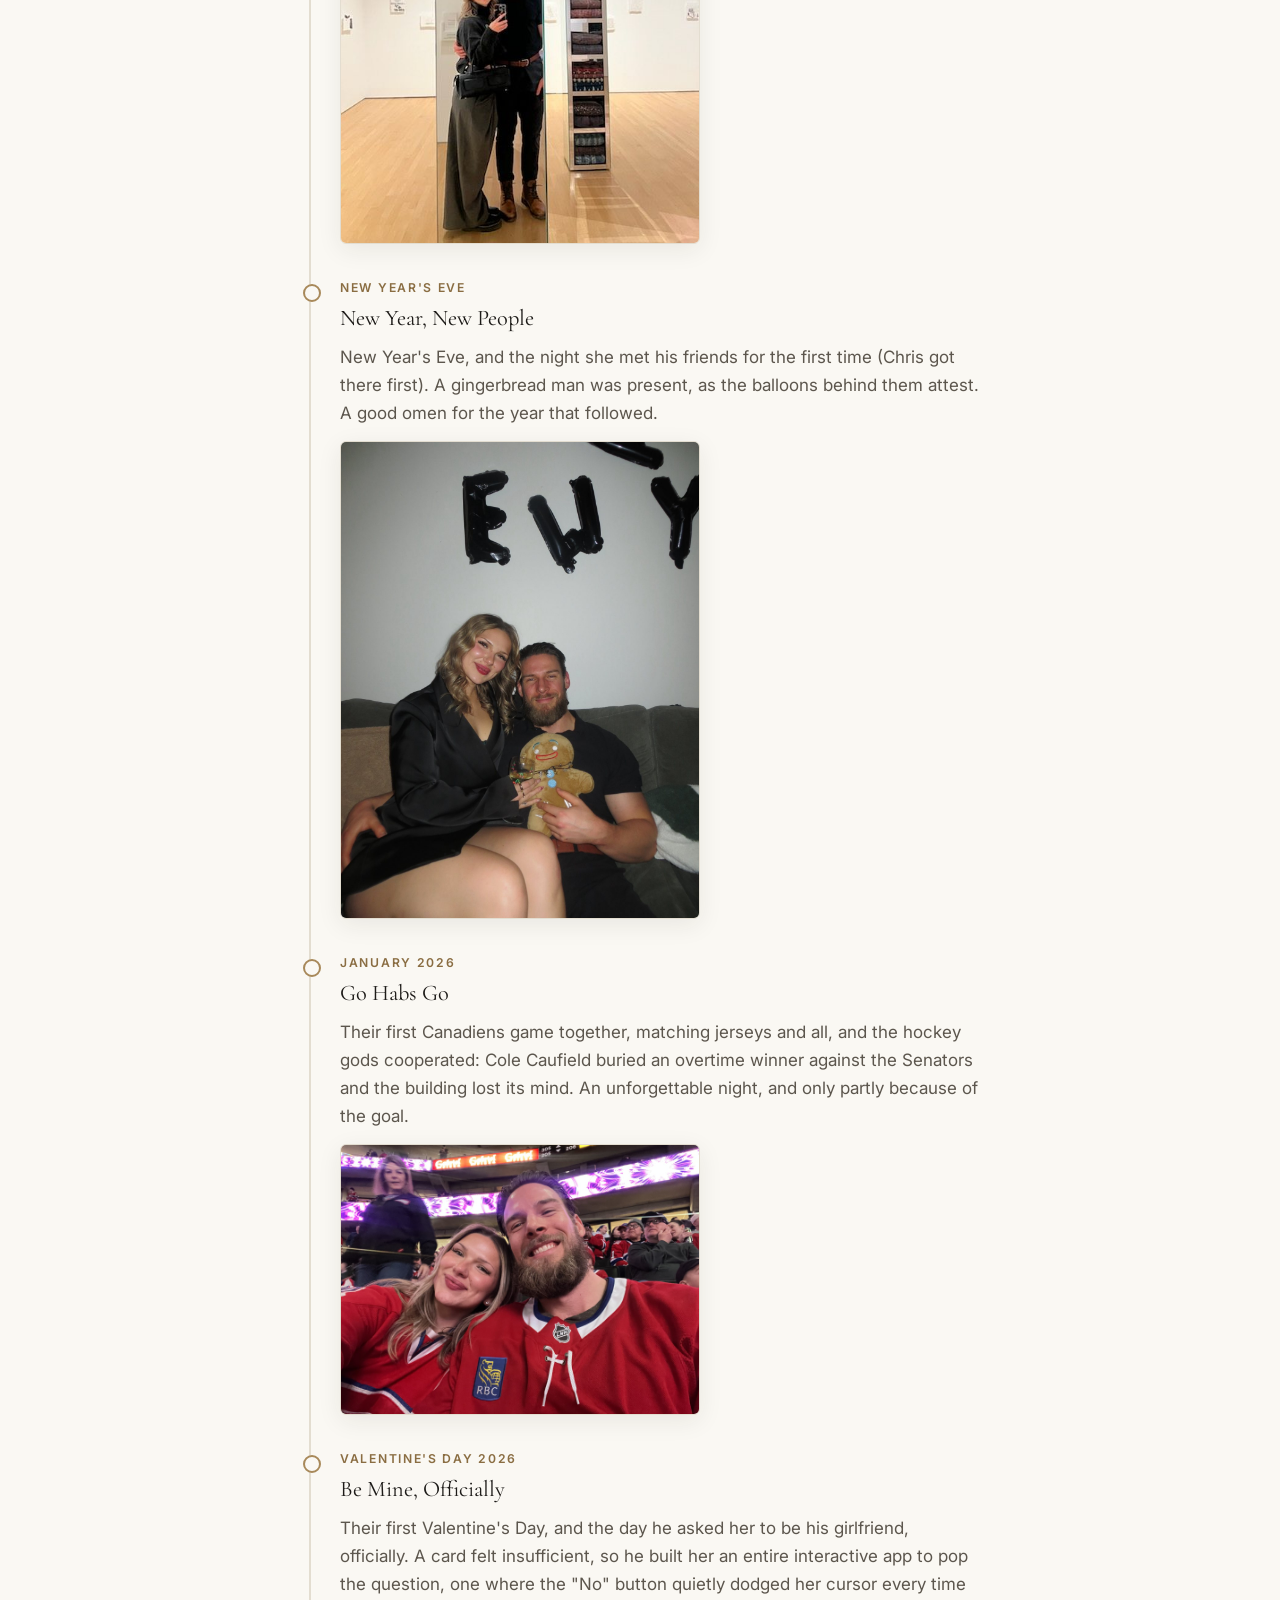
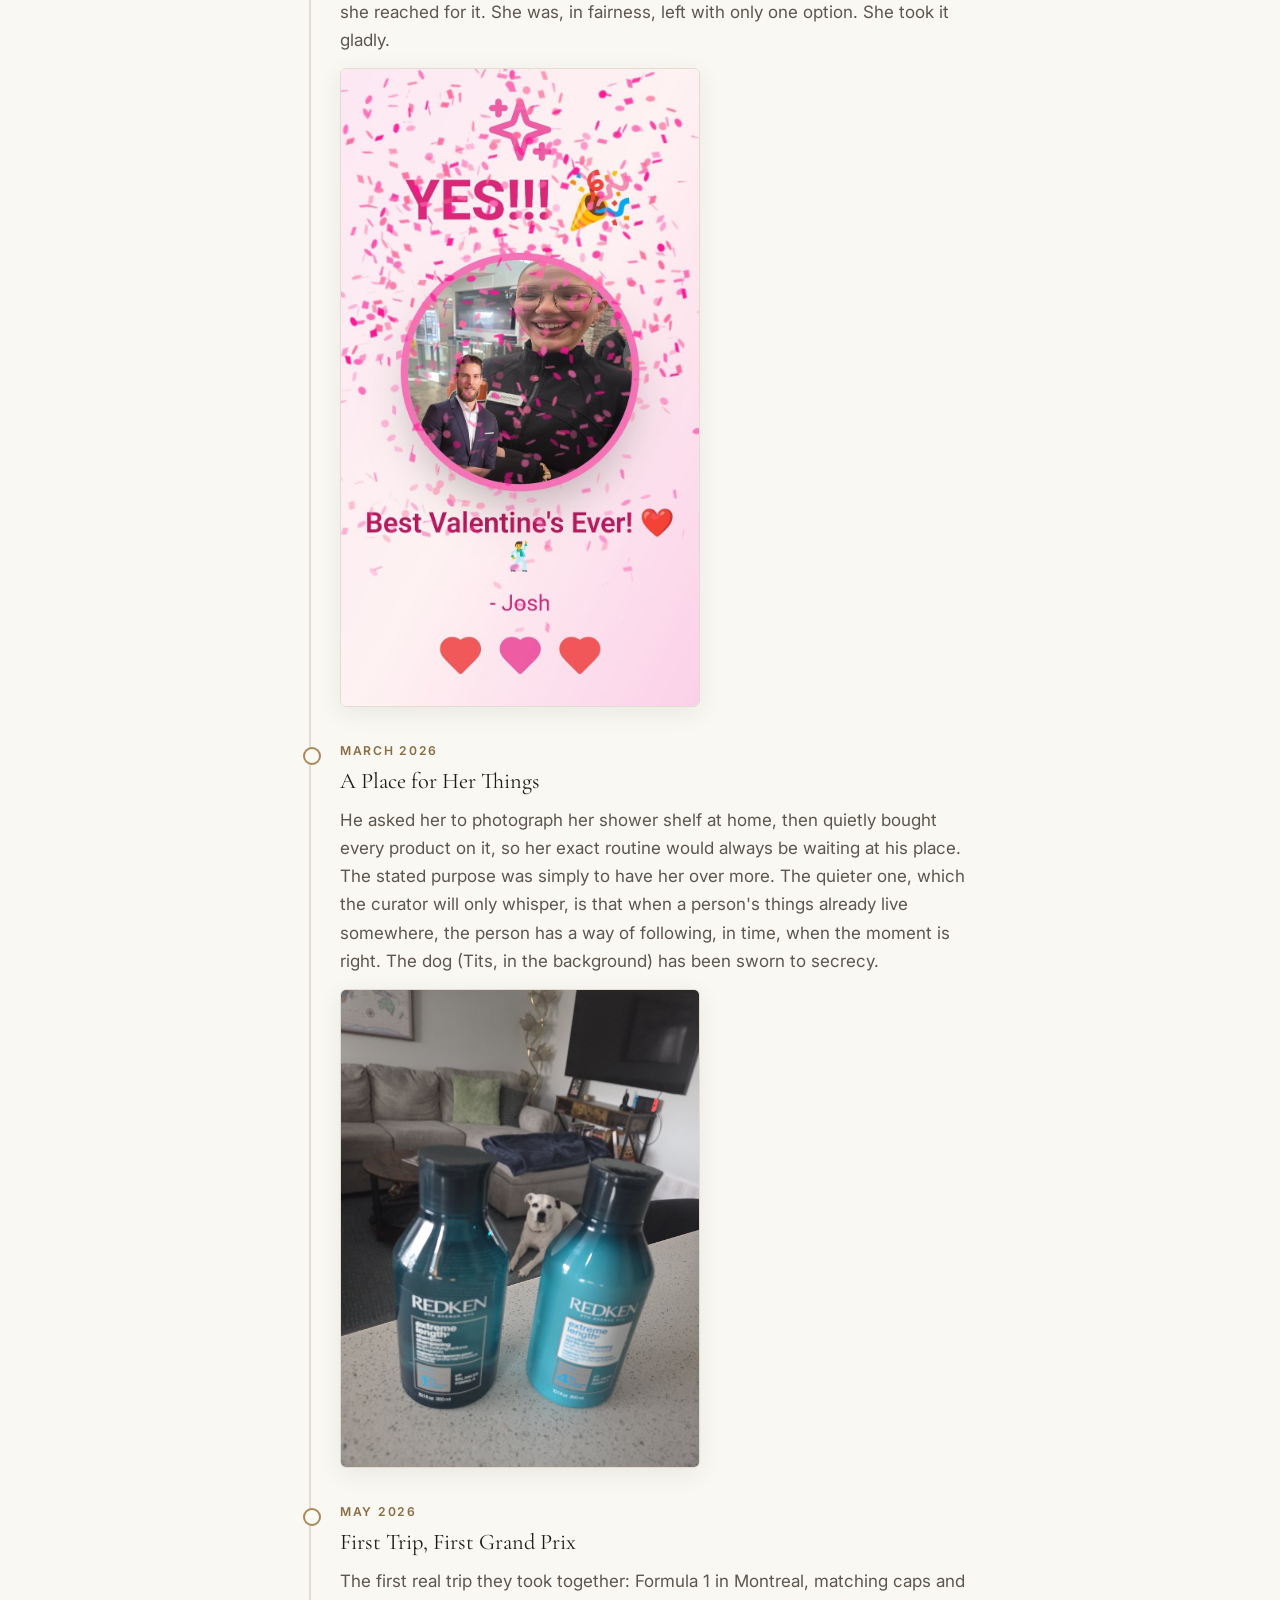
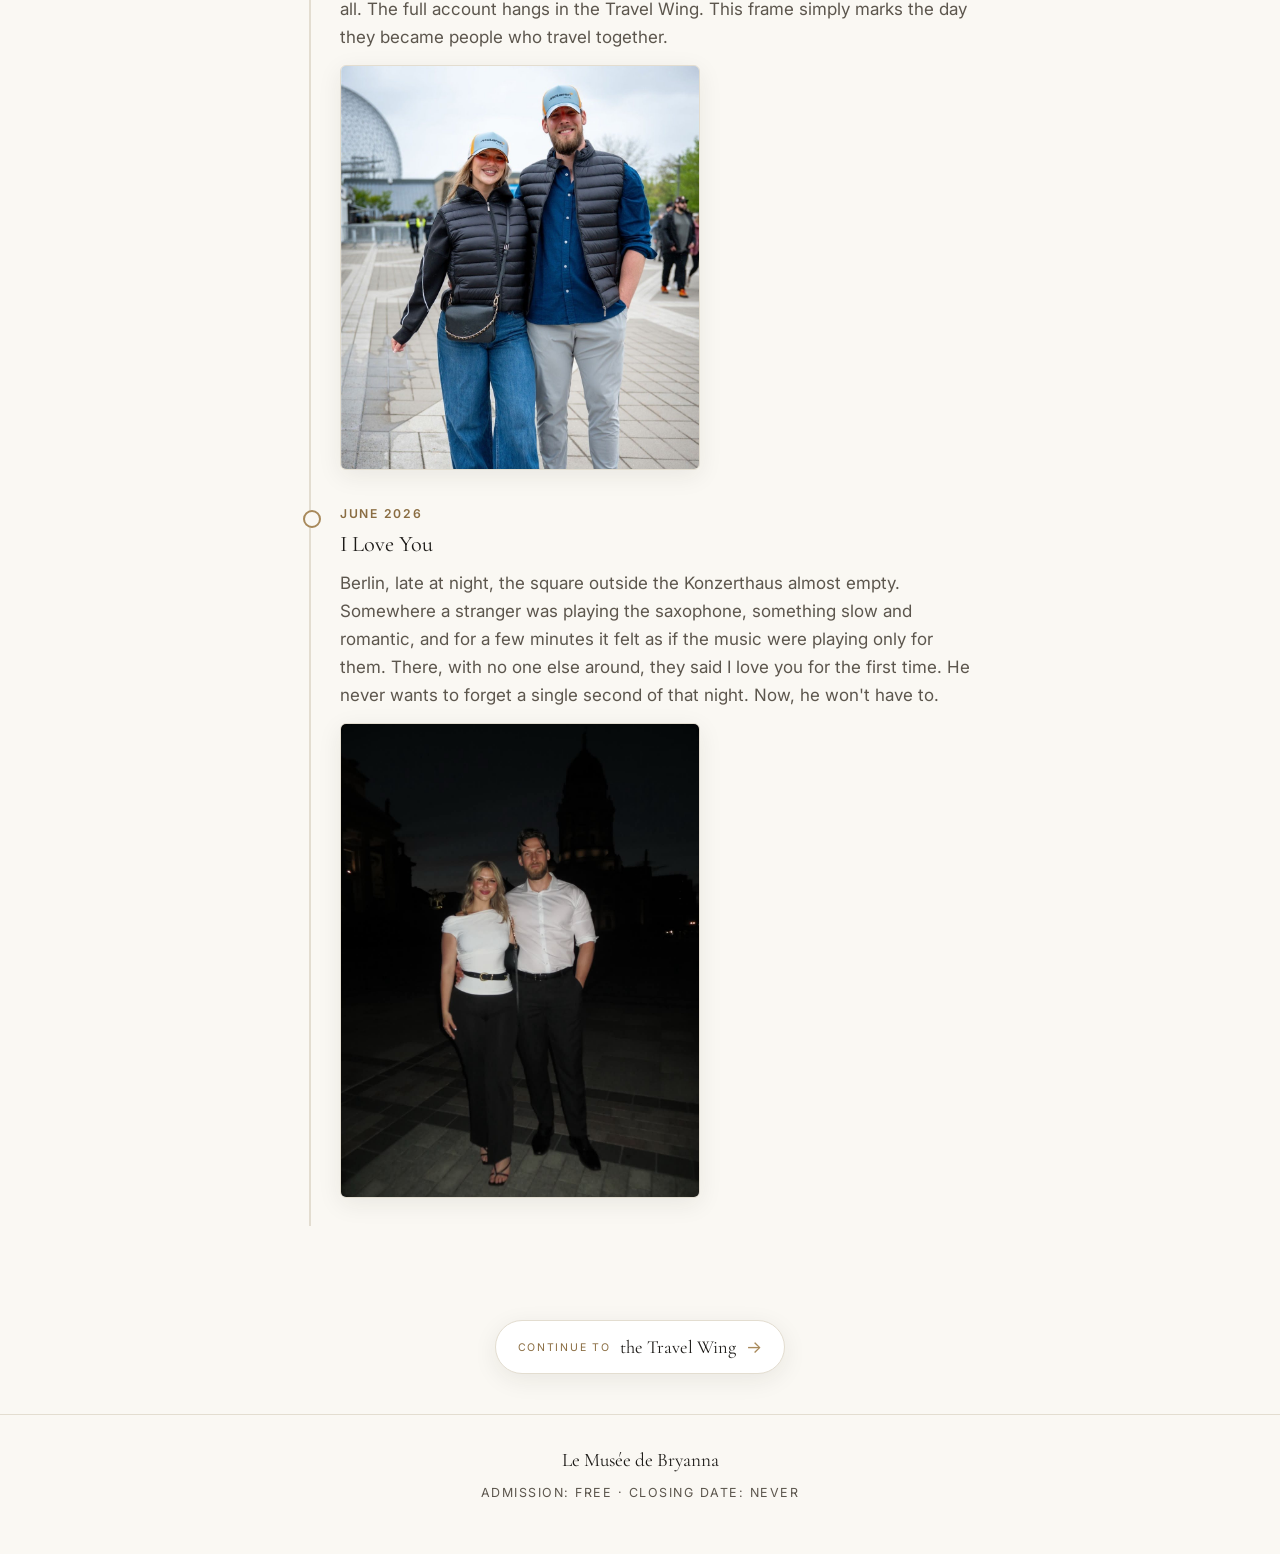
==== commit ba600dc3: "Landing tweaks, next-wing buttons, and remove em dashes from titles" ====
--- a/collection.html
+++ b/collection.html
@@ -7,7 +7,7 @@
   <link rel="preconnect" href="https://fonts.googleapis.com">
   <link rel="preconnect" href="https://fonts.gstatic.com" crossorigin>
   <link href="https://fonts.googleapis.com/css2?family=Cormorant+Garamond:ital,wght@0,500;0,600;1,500&family=Inter:wght@400;500;600&display=swap" rel="stylesheet">
-  <link rel="stylesheet" href="css/style.css?v=9">
+  <link rel="stylesheet" href="css/style.css?v=10">
 </head>
 <body data-page="collection">
   <div id="masthead"></div>
@@ -25,7 +25,7 @@
   </section>
 
   <div id="footer"></div>
-  <script src="js/layout.js?v=4"></script>
+  <script src="js/layout.js?v=5"></script>
   <script src="data/events.js?v=3"></script>
   <script src="js/render.js?v=4"></script>
   <script src="js/lightbox.js?v=1"></script>
--- a/css/style.css
+++ b/css/style.css
@@ -138,7 +138,7 @@
   animation: fade-up 1s ease .5s forwards;
 }
 .entrance .plate {
-  font-size: .74rem; letter-spacing: .22em; text-transform: uppercase;
+  font-size: .74rem; letter-spacing: .22em; text-transform: uppercase; line-height: 2.1;
   color: var(--brass-deep); opacity: 0; animation: fade-up 1s ease .75s forwards;
 }
 .entrance .plate span { color: var(--ink-soft); }
@@ -336,6 +336,20 @@
   font-family: var(--serif); font-size: 1.15rem; font-style: italic;
 }
 
+/* ---------- next-wing link ---------- */
+.next-wing-wrap { text-align: center; padding: 16px 22px 0; }
+.next-wing {
+  display: inline-flex; align-items: center; gap: 10px; text-decoration: none;
+  padding: 11px 22px; border: 1px solid var(--line); border-radius: 999px;
+  background: var(--card); box-shadow: var(--shadow); color: var(--ink-soft);
+  transition: border-color .2s, color .2s, transform .15s, box-shadow .2s;
+}
+.next-wing:hover { border-color: var(--brass); color: var(--ink); transform: translateY(-2px); box-shadow: var(--shadow-lg); }
+.next-wing .nw-label { font-size: .66rem; letter-spacing: .16em; text-transform: uppercase; color: var(--brass-deep); }
+.next-wing .nw-name { font-family: var(--serif); font-size: 1.15rem; color: var(--ink); }
+.next-wing .nw-arrow { color: var(--brass); transition: transform .2s; }
+.next-wing:hover .nw-arrow { transform: translateX(3px); }
+
 /* ---------- footer ---------- */
 .museum-foot {
   border-top: 1px solid var(--line); margin-top: 40px;
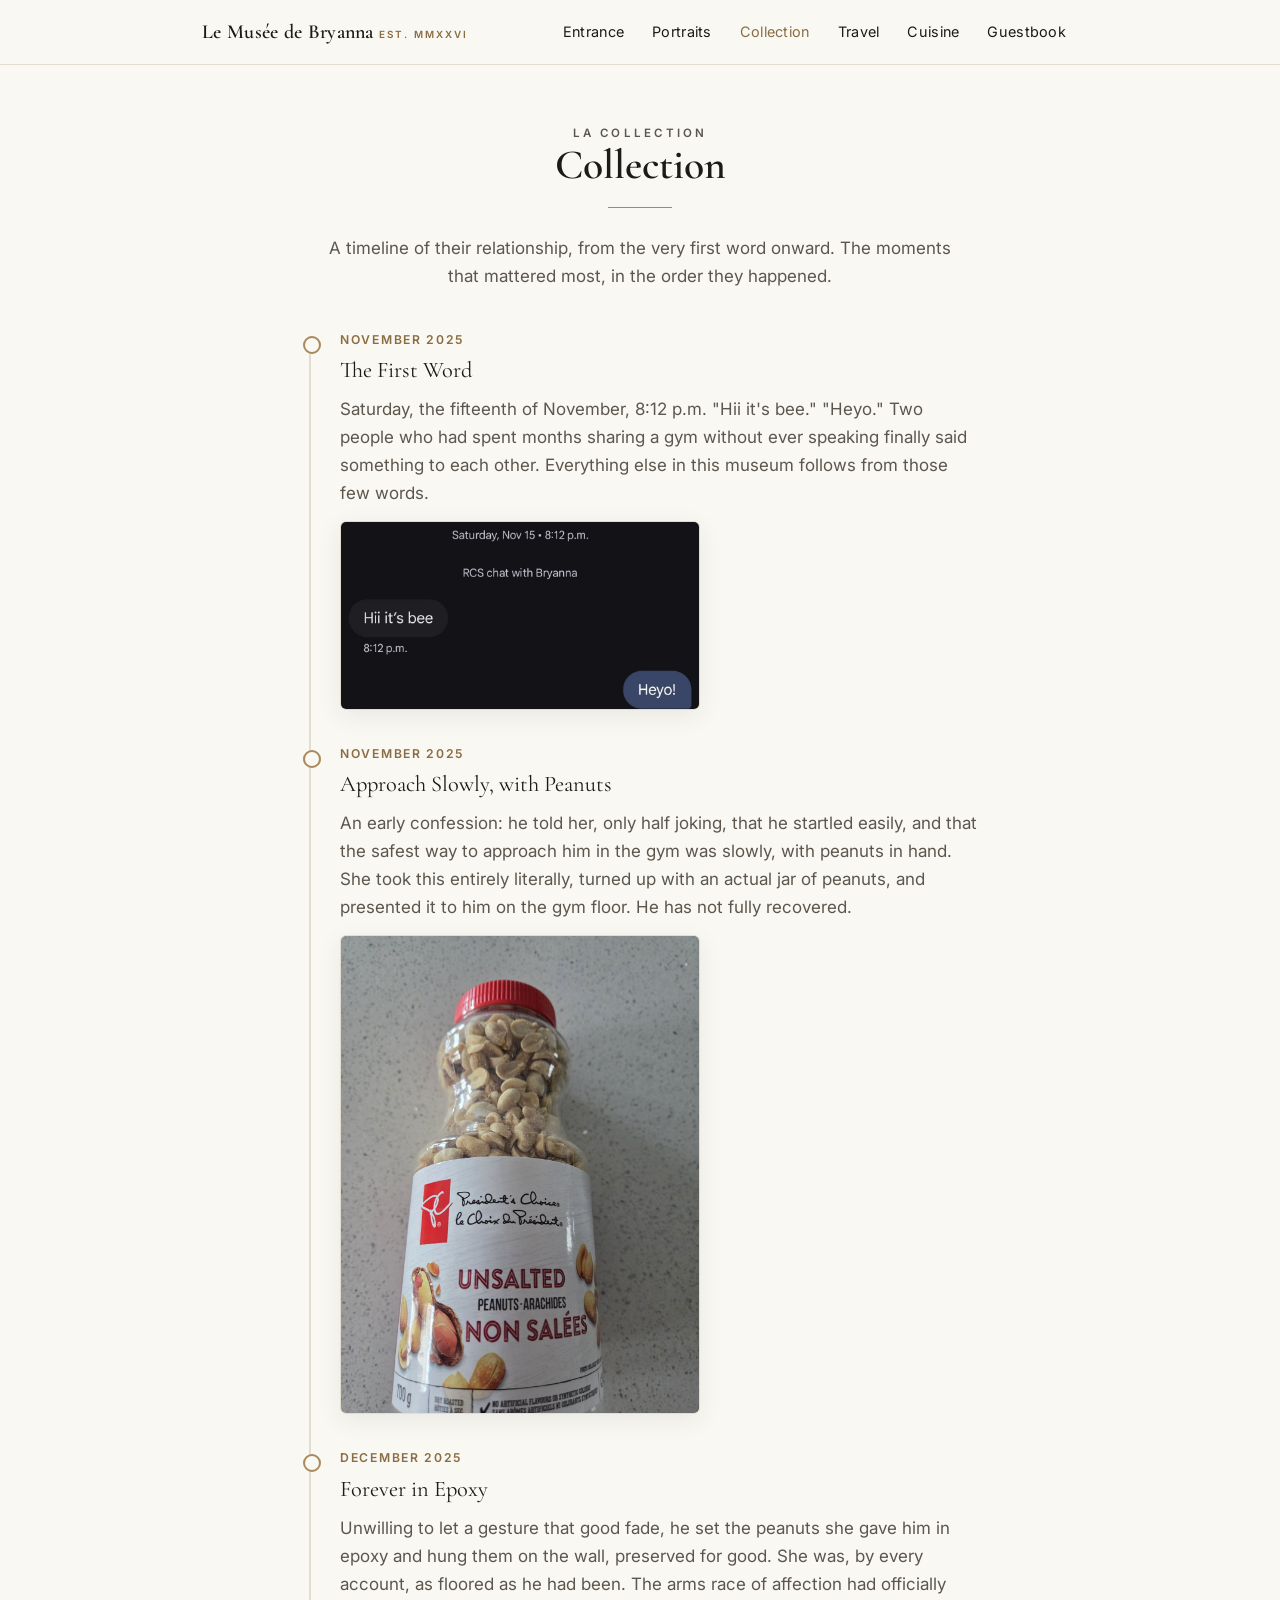
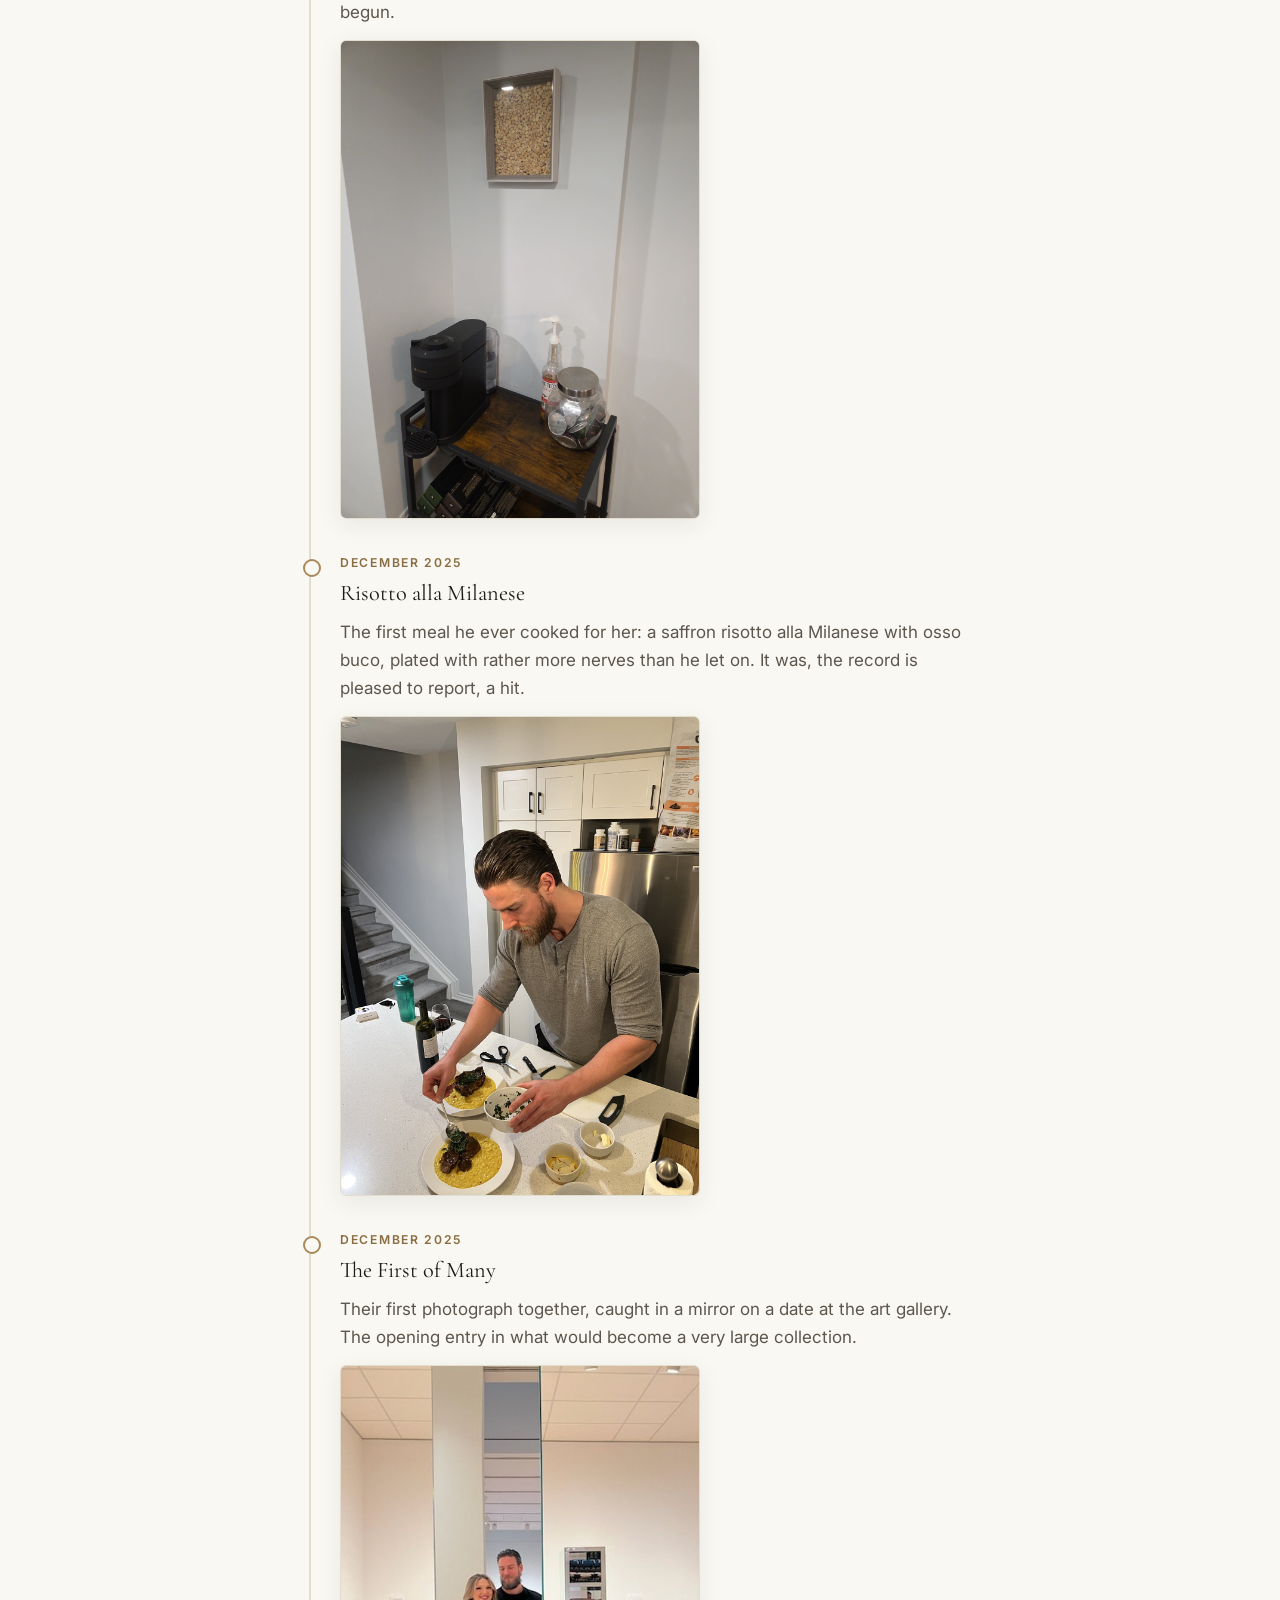
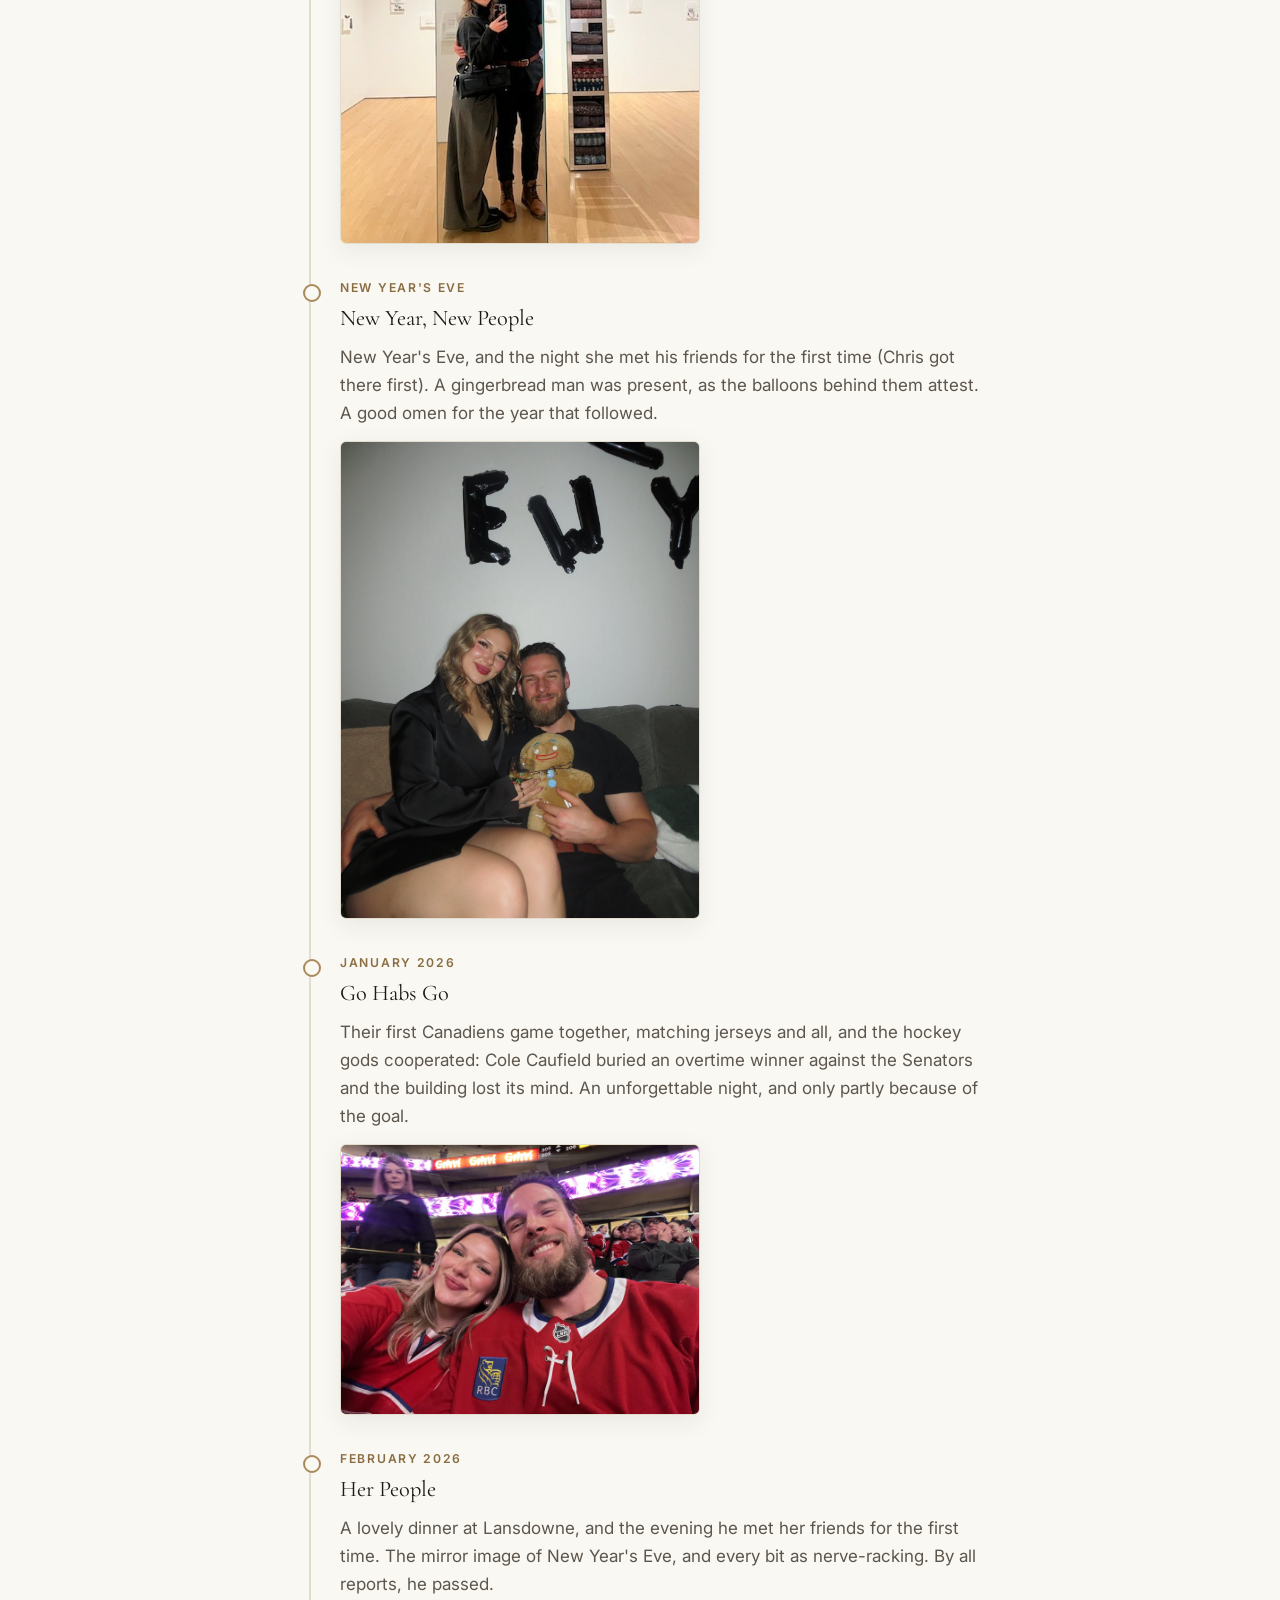
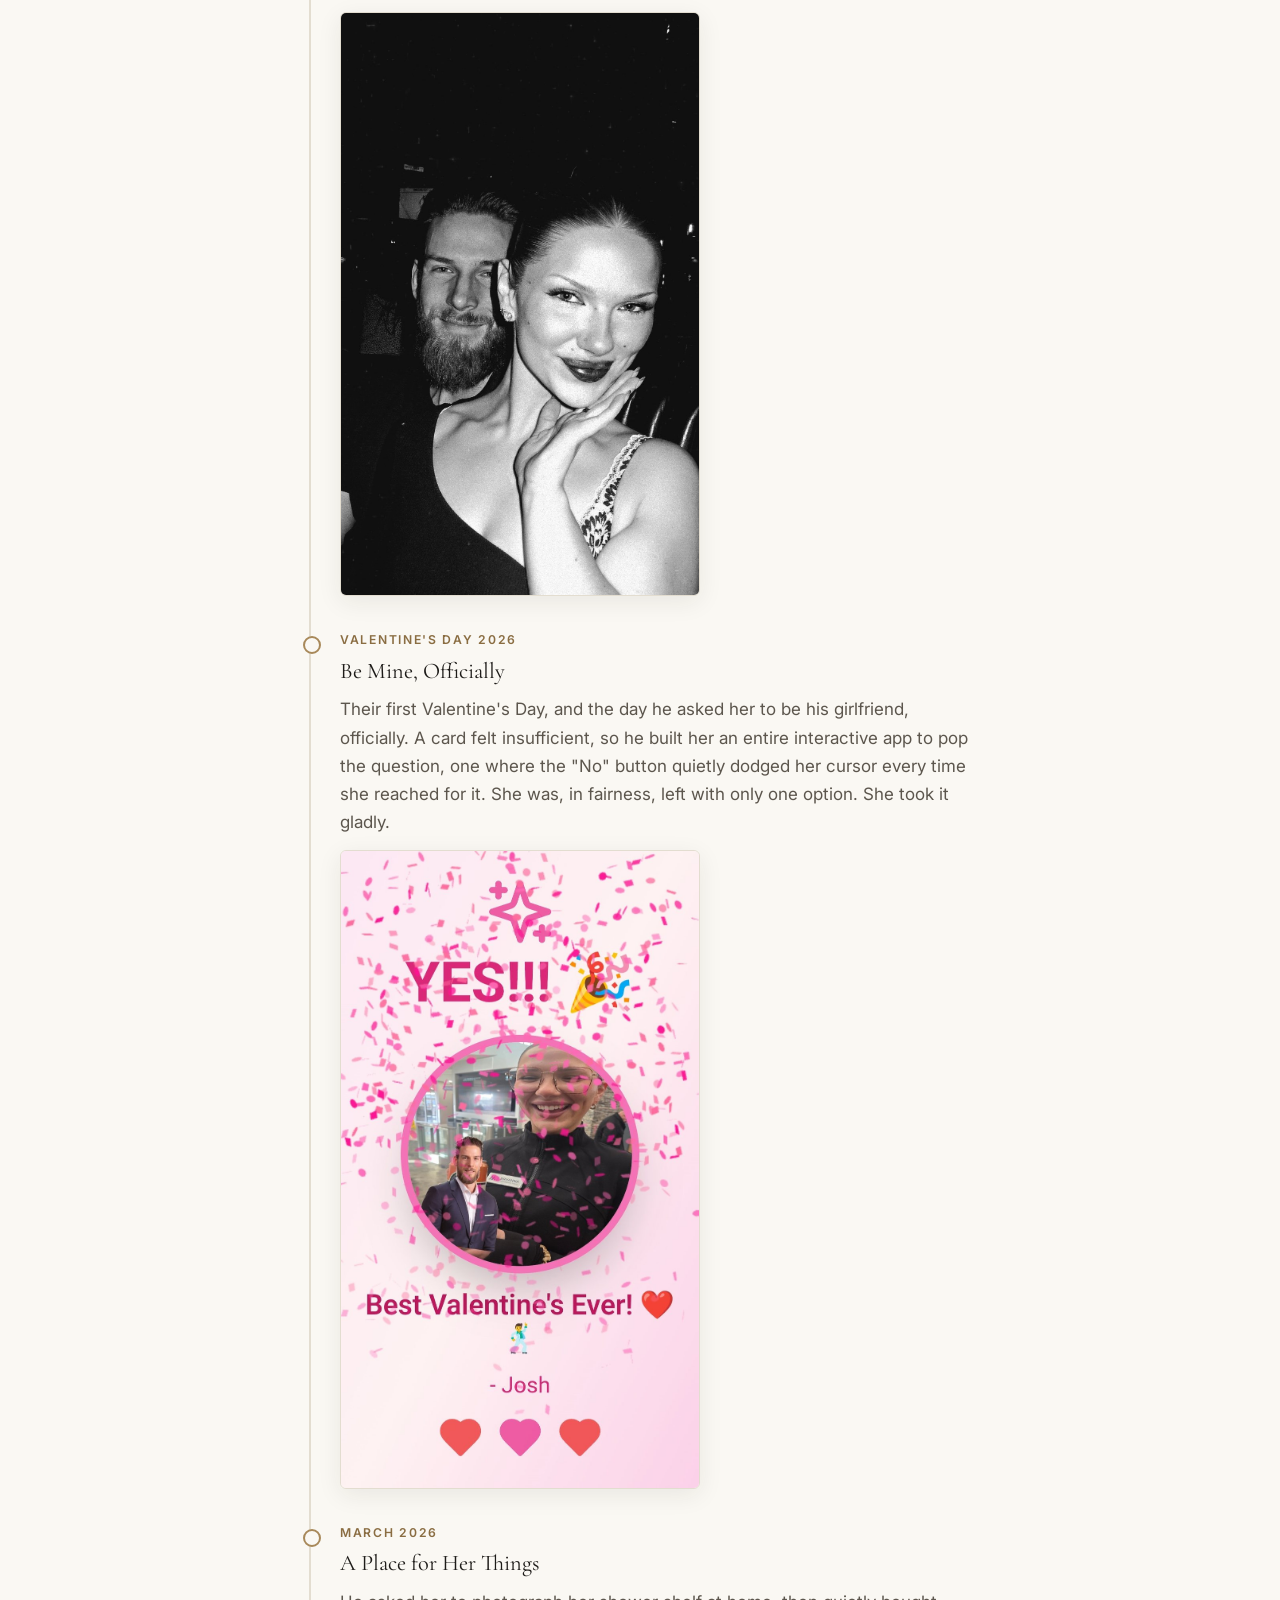
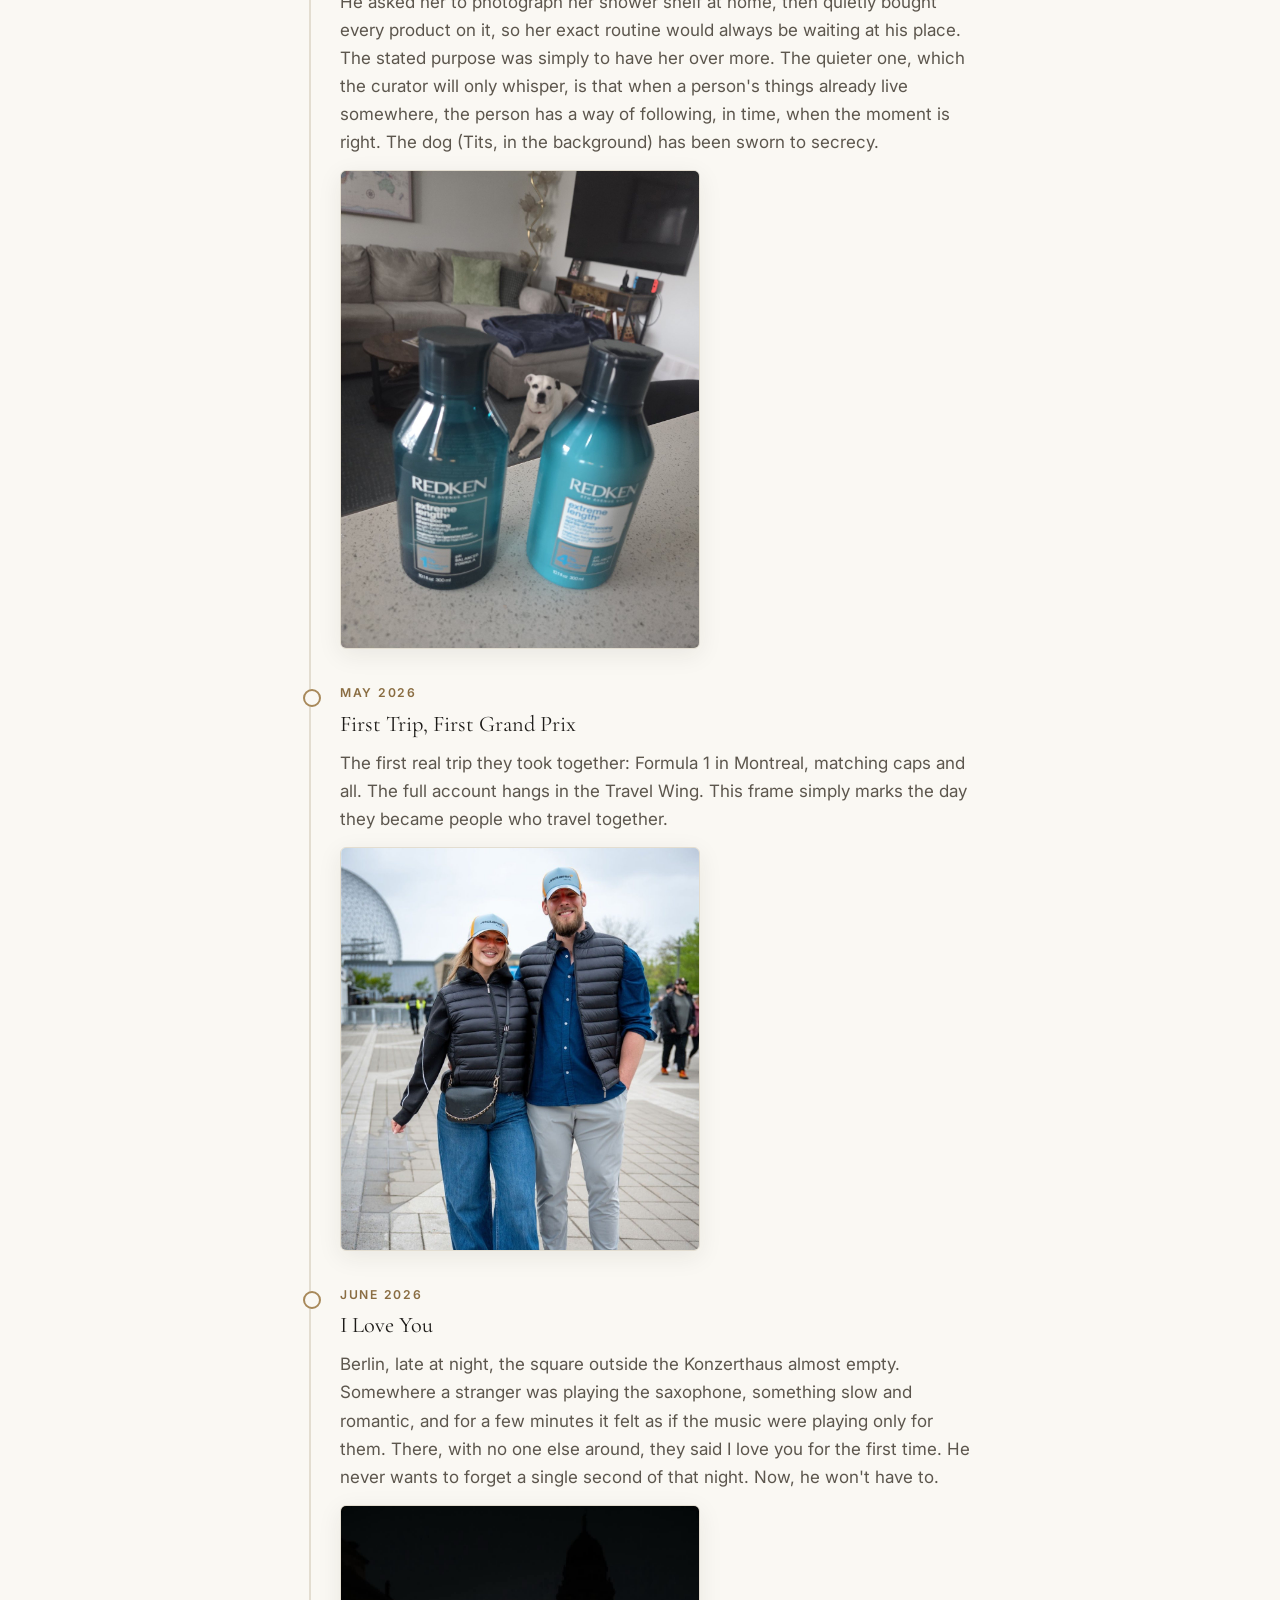
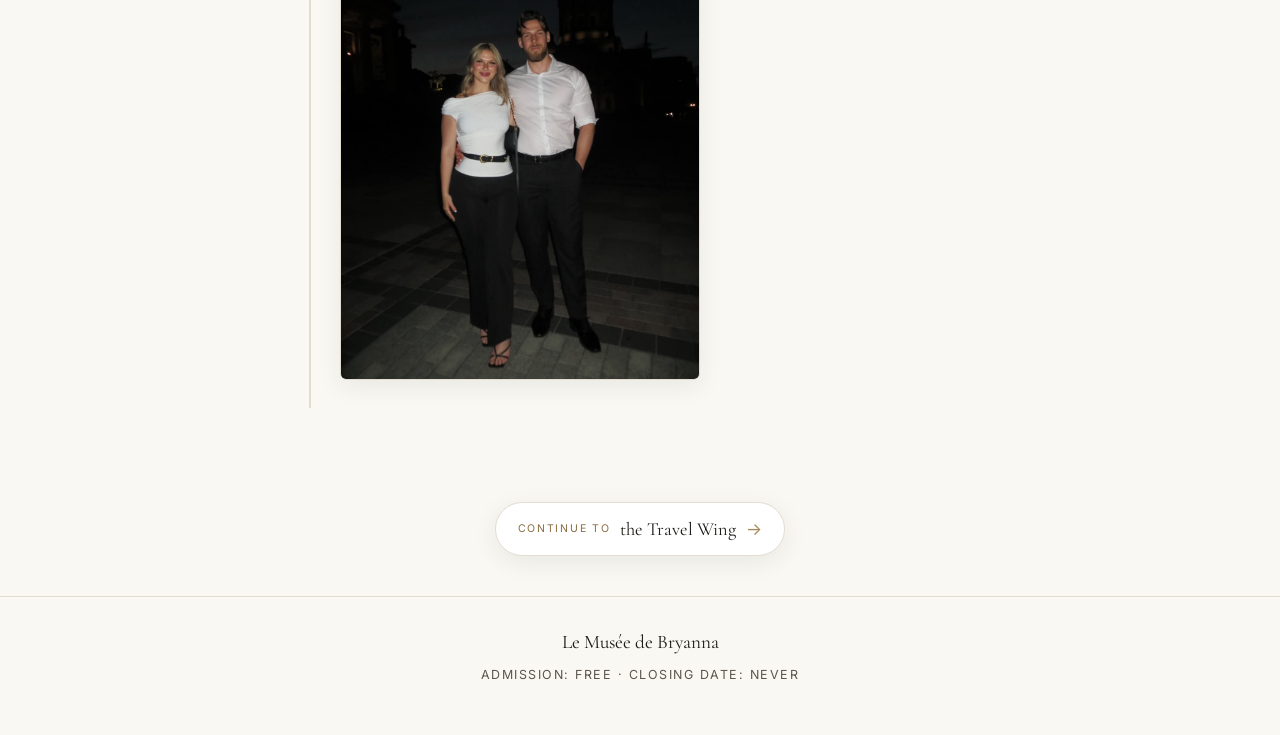
==== commit 698bf0c1: "Overlap jerk chicken photos; add Lansdowne moment to Collection" ====
--- a/collection.html
+++ b/collection.html
@@ -7,7 +7,7 @@
   <link rel="preconnect" href="https://fonts.googleapis.com">
   <link rel="preconnect" href="https://fonts.gstatic.com" crossorigin>
   <link href="https://fonts.googleapis.com/css2?family=Cormorant+Garamond:ital,wght@0,500;0,600;1,500&family=Inter:wght@400;500;600&display=swap" rel="stylesheet">
-  <link rel="stylesheet" href="css/style.css?v=10">
+  <link rel="stylesheet" href="css/style.css?v=11">
 </head>
 <body data-page="collection">
   <div id="masthead"></div>
@@ -25,8 +25,8 @@
   </section>
 
   <div id="footer"></div>
-  <script src="js/layout.js?v=5"></script>
-  <script src="data/events.js?v=3"></script>
+  <script src="js/layout.js?v=6"></script>
+  <script src="data/events.js?v=4"></script>
   <script src="js/render.js?v=4"></script>
   <script src="js/lightbox.js?v=1"></script>
 </body>
--- a/css/style.css
+++ b/css/style.css
@@ -138,7 +138,7 @@
   animation: fade-up 1s ease .5s forwards;
 }
 .entrance .plate {
-  font-size: .74rem; letter-spacing: .22em; text-transform: uppercase; line-height: 2.1;
+  font-size: .62rem; letter-spacing: .14em; text-transform: uppercase; line-height: 2.2;
   color: var(--brass-deep); opacity: 0; animation: fade-up 1s ease .75s forwards;
 }
 .entrance .plate span { color: var(--ink-soft); }
@@ -293,14 +293,24 @@
 .menu .mhead .occasion { font-size: .74rem; letter-spacing: .2em;
   text-transform: uppercase; color: var(--brass-deep); }
 .menu .mhead .mtitle { font-family: var(--serif); font-size: 1.8rem; margin: 4px 0 2px; }
-.menu .mhead .mdate { font-size: .85rem; color: var(--ink-soft); }
-.course { padding: 14px 0; border-bottom: 1px dotted var(--line); }
-.course:last-child { border-bottom: 0; }
-.course .cname { font-family: var(--serif); font-size: 1.25rem; }
-.course .ckind { font-size: .72rem; letter-spacing: .16em; text-transform: uppercase;
-  color: var(--brass-deep); }
-.course .chist { font-size: .92rem; color: var(--ink-soft); margin: 6px 0 0;
-  font-style: italic; }
+.menu .mhead .mdate { font-size: .85rem; color: var(--ink-soft); letter-spacing: .04em; }
+.menu .mstory { color: var(--ink-soft); font-size: .9rem; line-height: 1.6;
+  text-align: center; margin: 0 auto 18px; max-width: 54ch; }
+.menu .mcourses { text-align: center; border-top: 1px solid var(--line); padding-top: 16px; }
+.menu .mcourse { font-family: var(--serif); font-size: 1rem; padding: 3px 0; color: var(--ink); }
+.menu .mphotos { display: flex; flex-direction: column; gap: 12px; margin-top: 22px; }
+.menu .mphotos a { display: block; border-radius: 6px; overflow: hidden;
+  border: 1px solid var(--line); box-shadow: var(--shadow); cursor: zoom-in; }
+.menu .mphotos img { width: 100%; height: auto; display: block; }
+
+/* two photos: overlapping, tossed-on-the-table look */
+.menu .mphotos.pair { flex-direction: row; justify-content: center; align-items: flex-start;
+  gap: 0; margin-top: 26px; padding-bottom: 8px; }
+.menu .mphotos.pair a { width: 52%; border: 4px solid #fff;
+  box-shadow: var(--shadow-lg); transition: transform .28s ease, box-shadow .2s ease; }
+.menu .mphotos.pair a:first-child { transform: rotate(-3deg); margin-right: -6%; z-index: 2; }
+.menu .mphotos.pair a:last-child { transform: rotate(3deg); margin-top: 24px; z-index: 1; }
+.menu .mphotos.pair a:hover { transform: rotate(0deg) scale(1.04); z-index: 5; }
 
 /* ---------- guestbook ---------- */
 .gb-form {
@@ -362,6 +372,15 @@
 /* tasteful image fade-in */
 .fade-img { opacity: 0; transition: opacity .6s ease; }
 .fade-img.loaded { opacity: 1; }
+
+/* ---------- page transitions ---------- */
+@keyframes page-fade-in { from { opacity: 0; } to { opacity: 1; } }
+body { animation: page-fade-in .42s ease backwards; }
+body.is-leaving { opacity: 0; transition: opacity .28s ease; }
+@media (prefers-reduced-motion: reduce) {
+  body { animation: none; }
+  body.is-leaving { transition: none; }
+}
 
 /* ---------- lightbox (elegant expanded photo view) ---------- */
 .zoomable { cursor: zoom-in; }
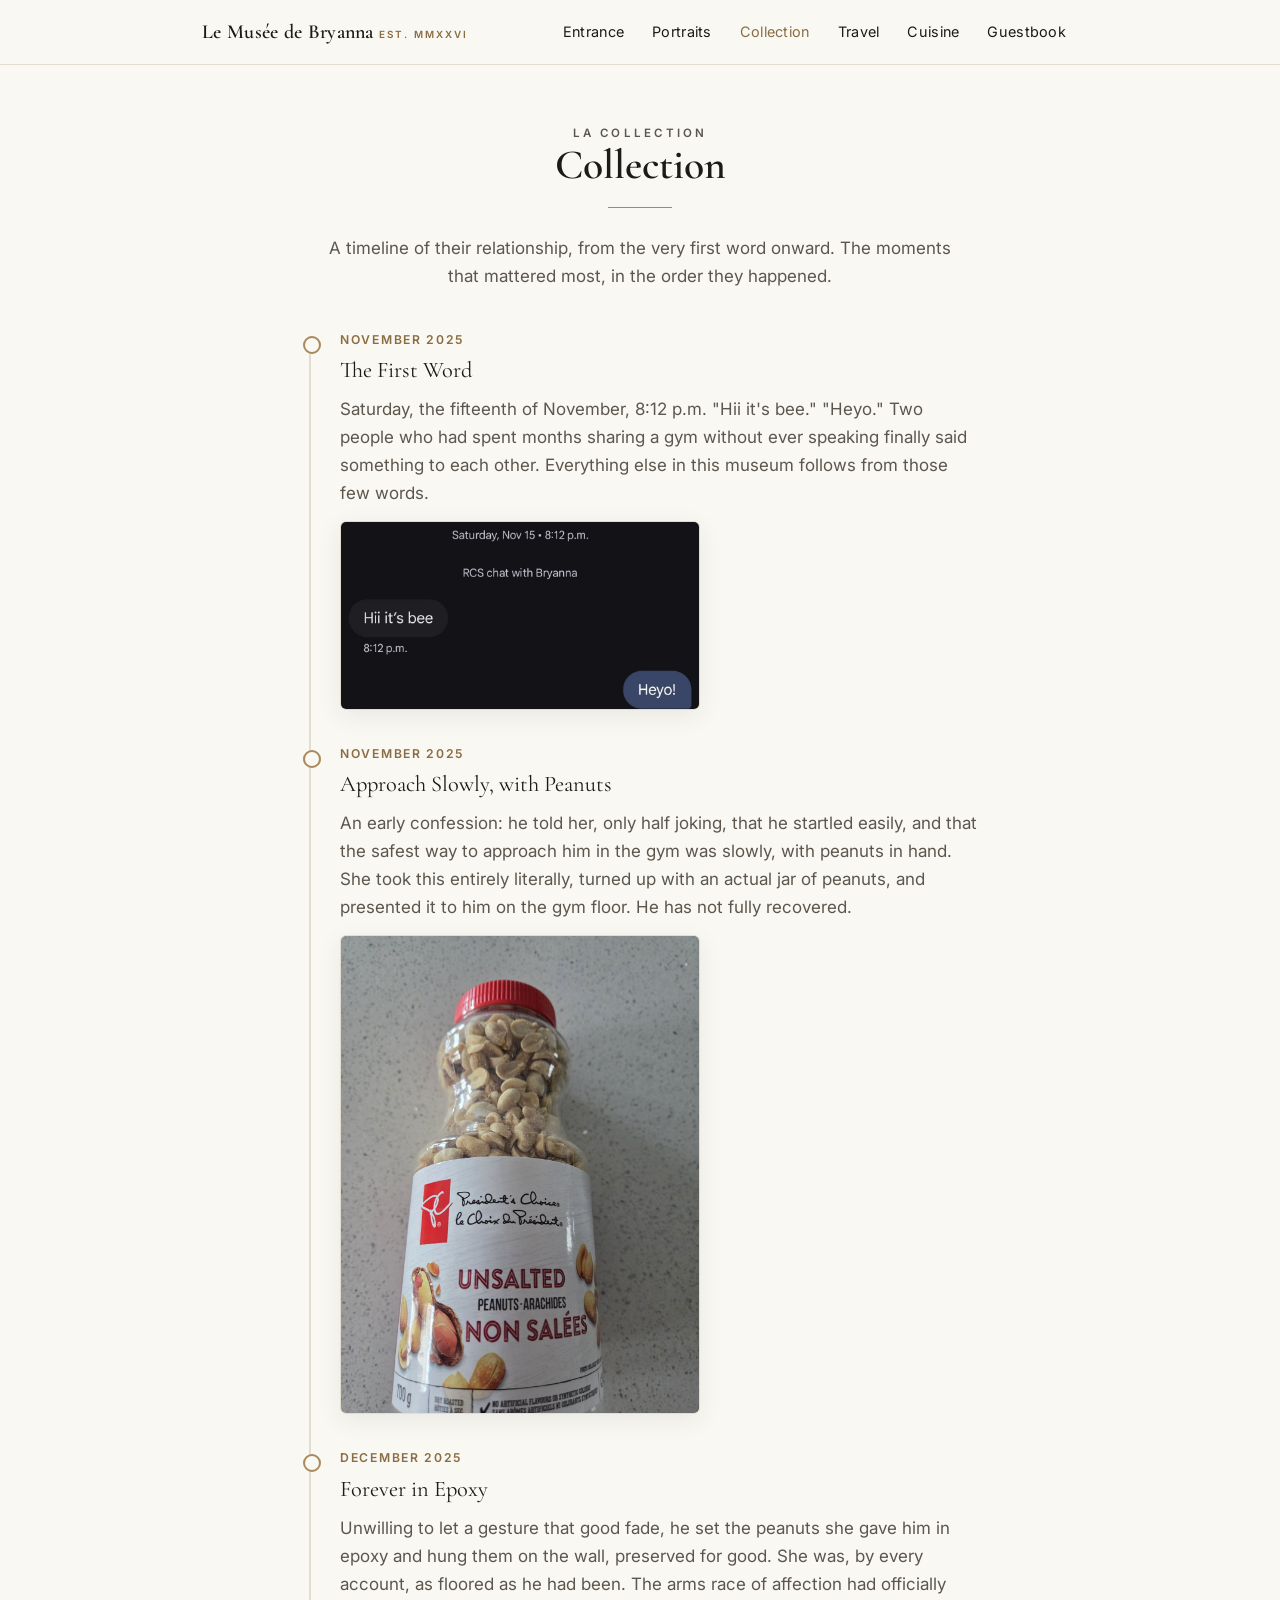
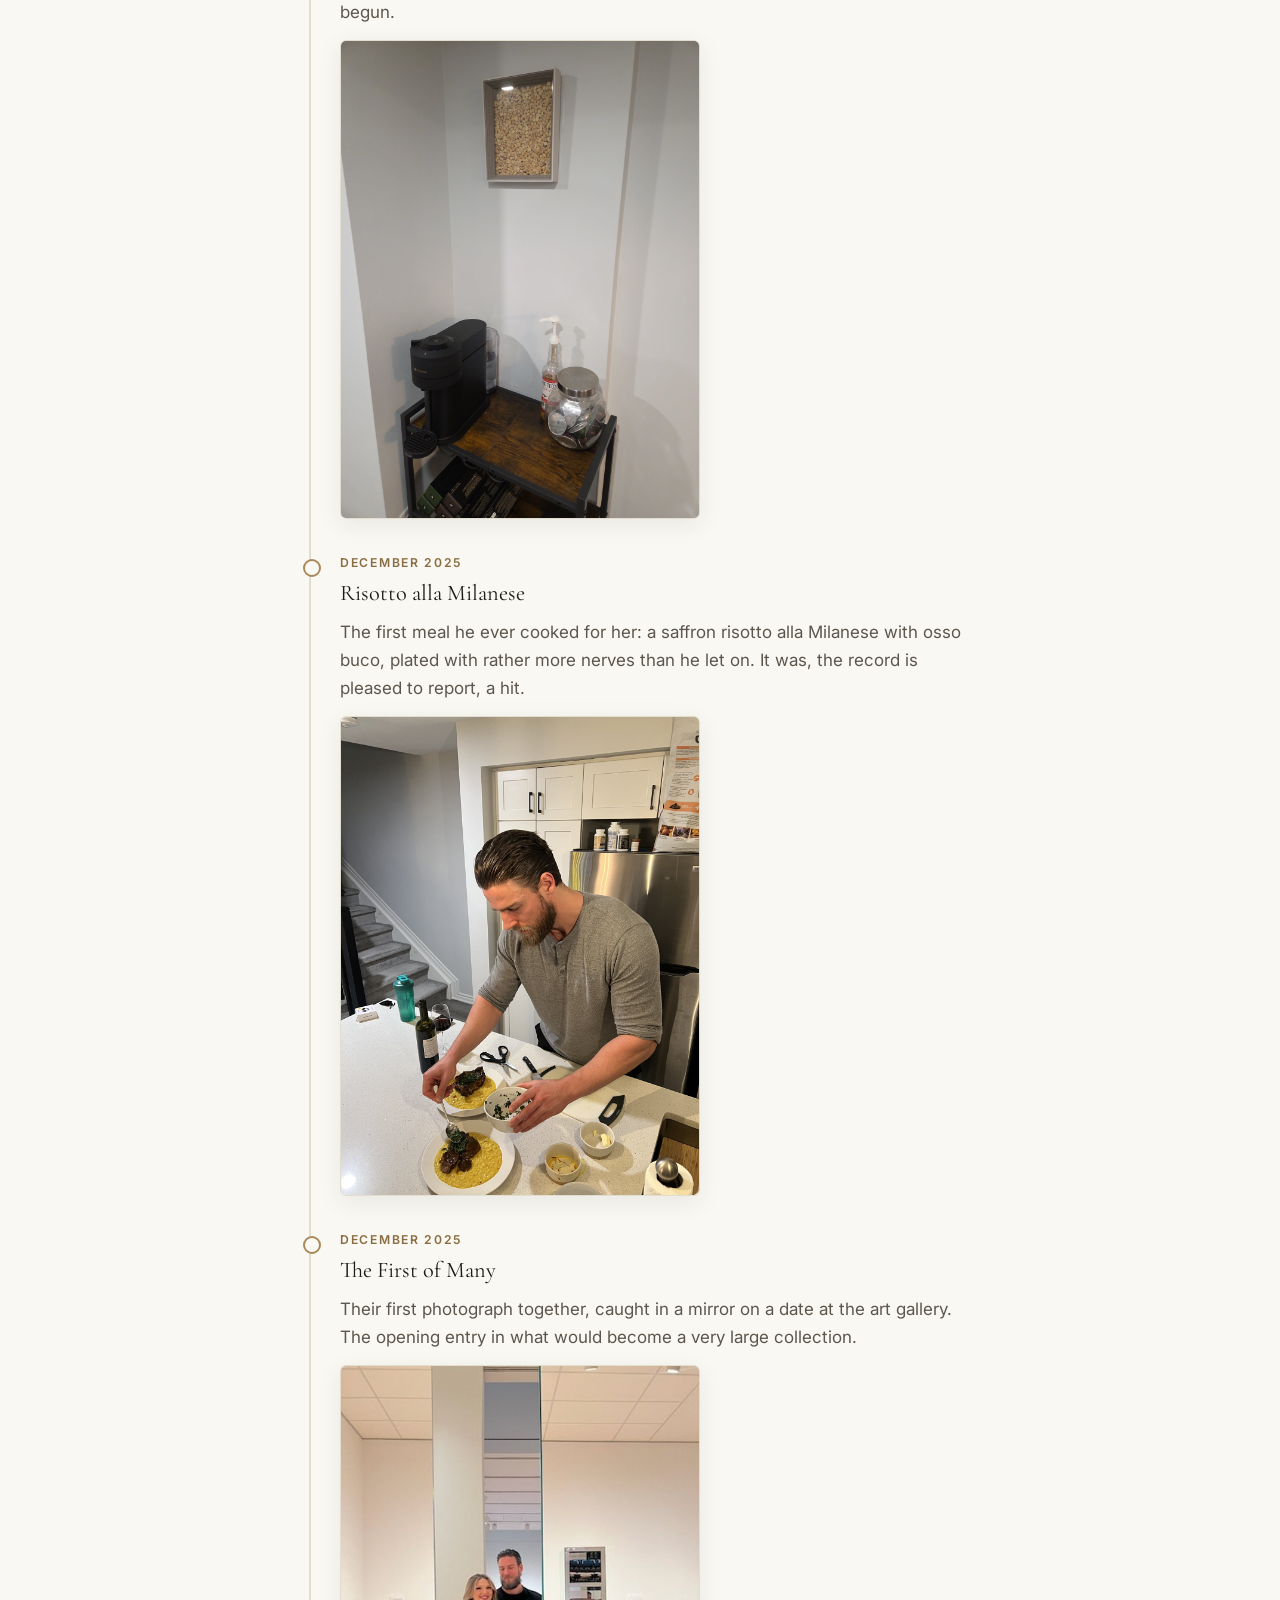
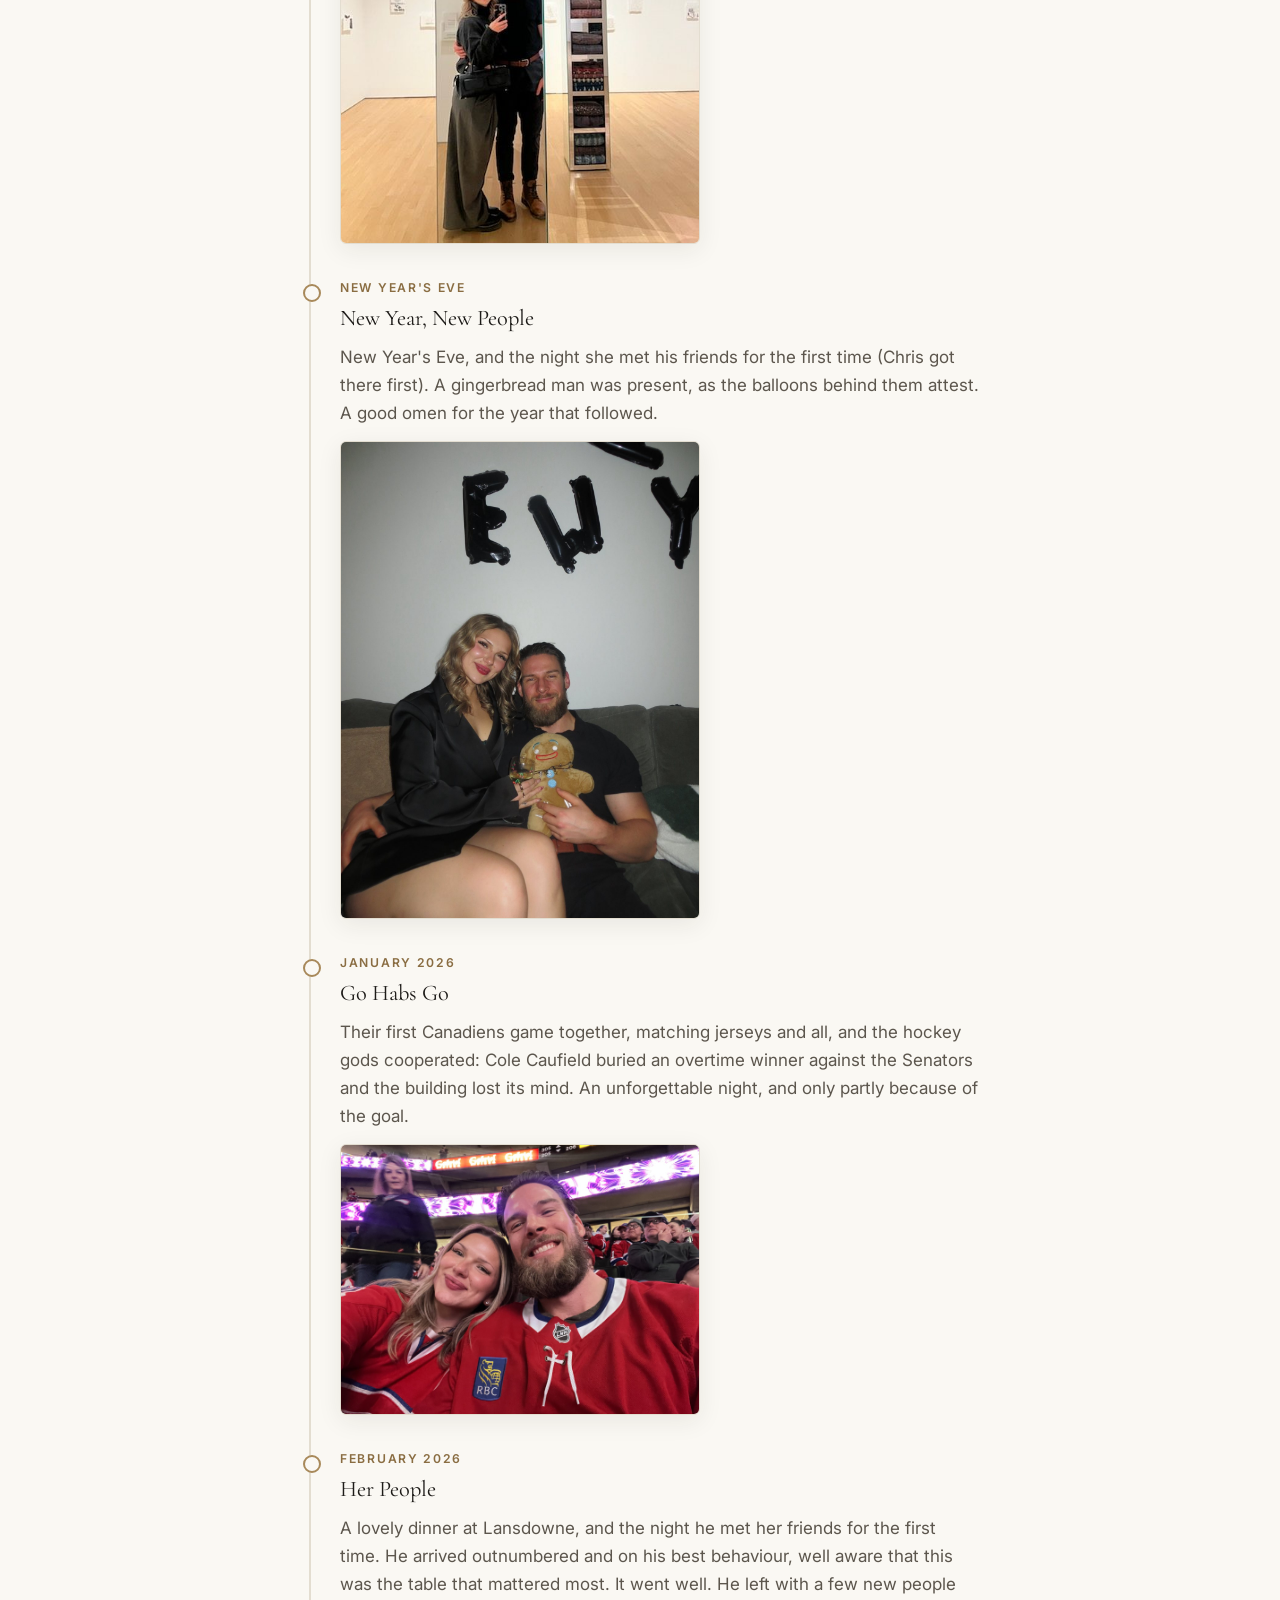
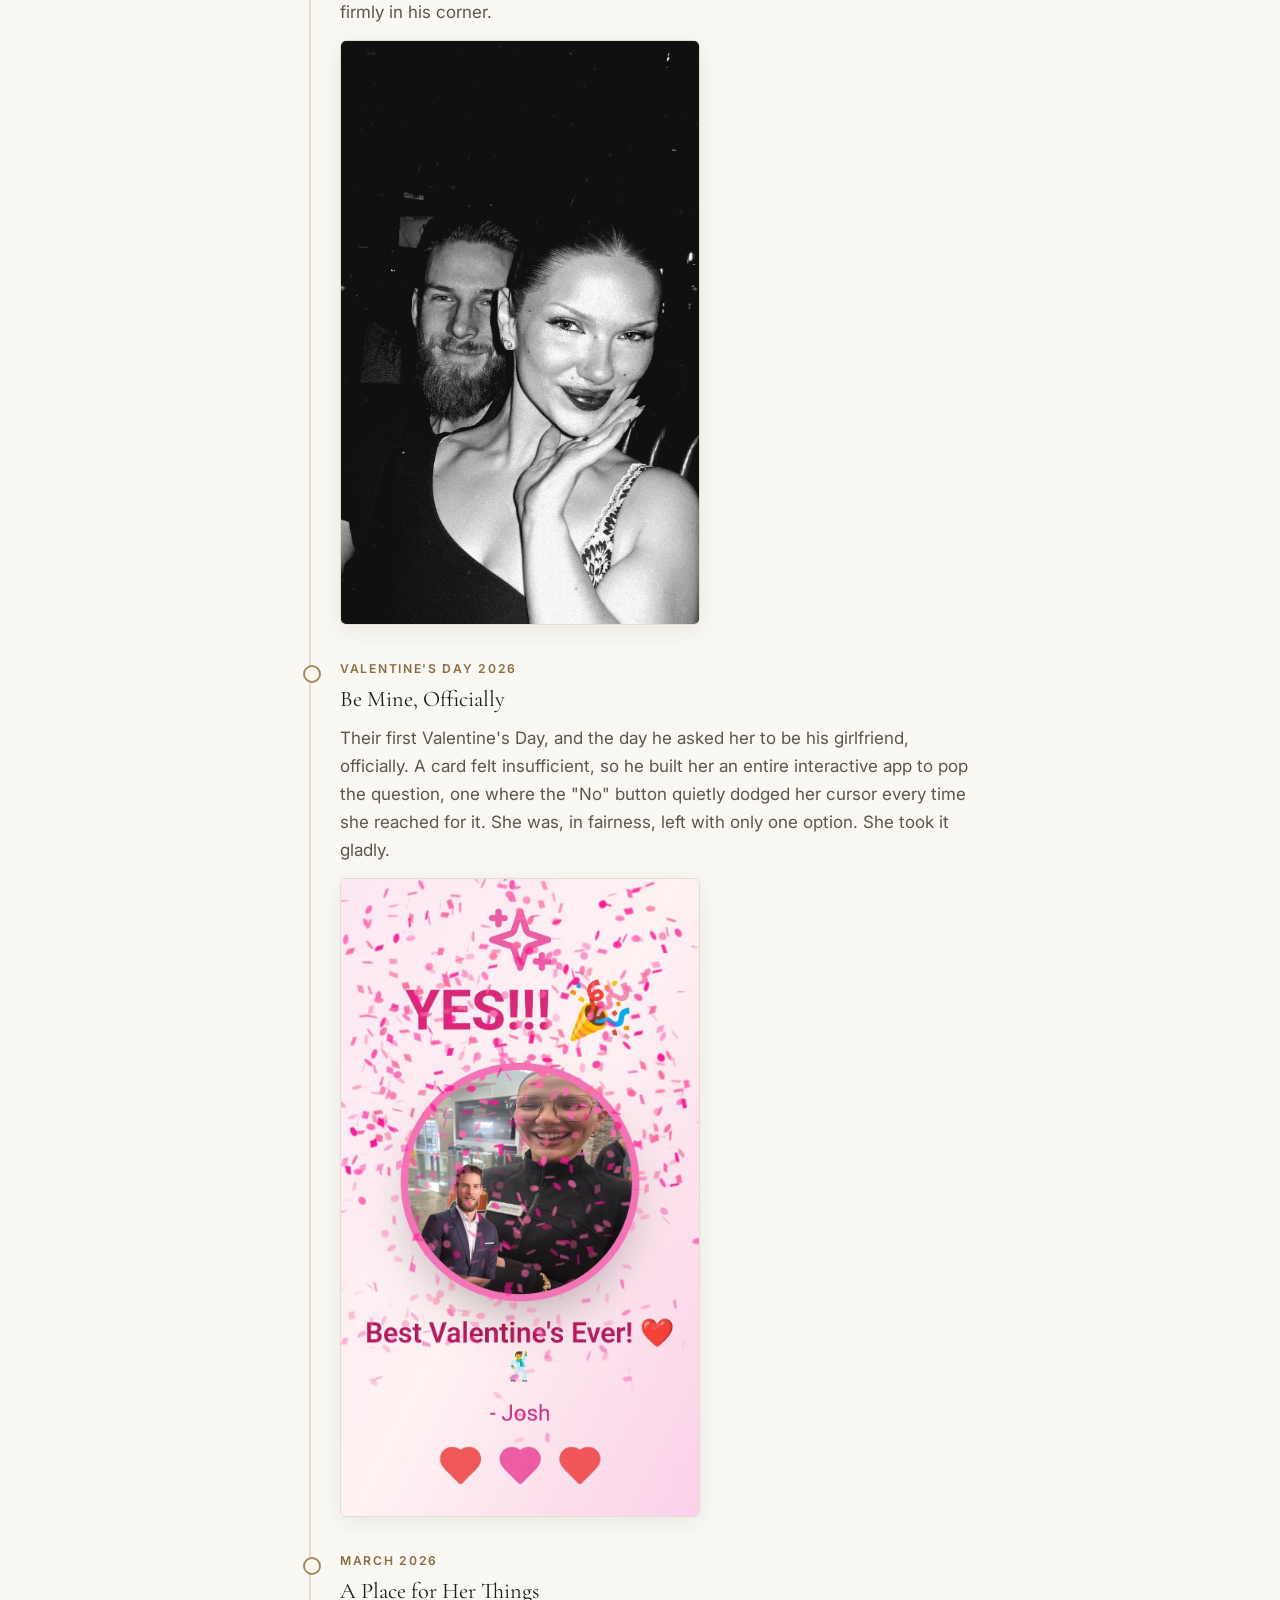
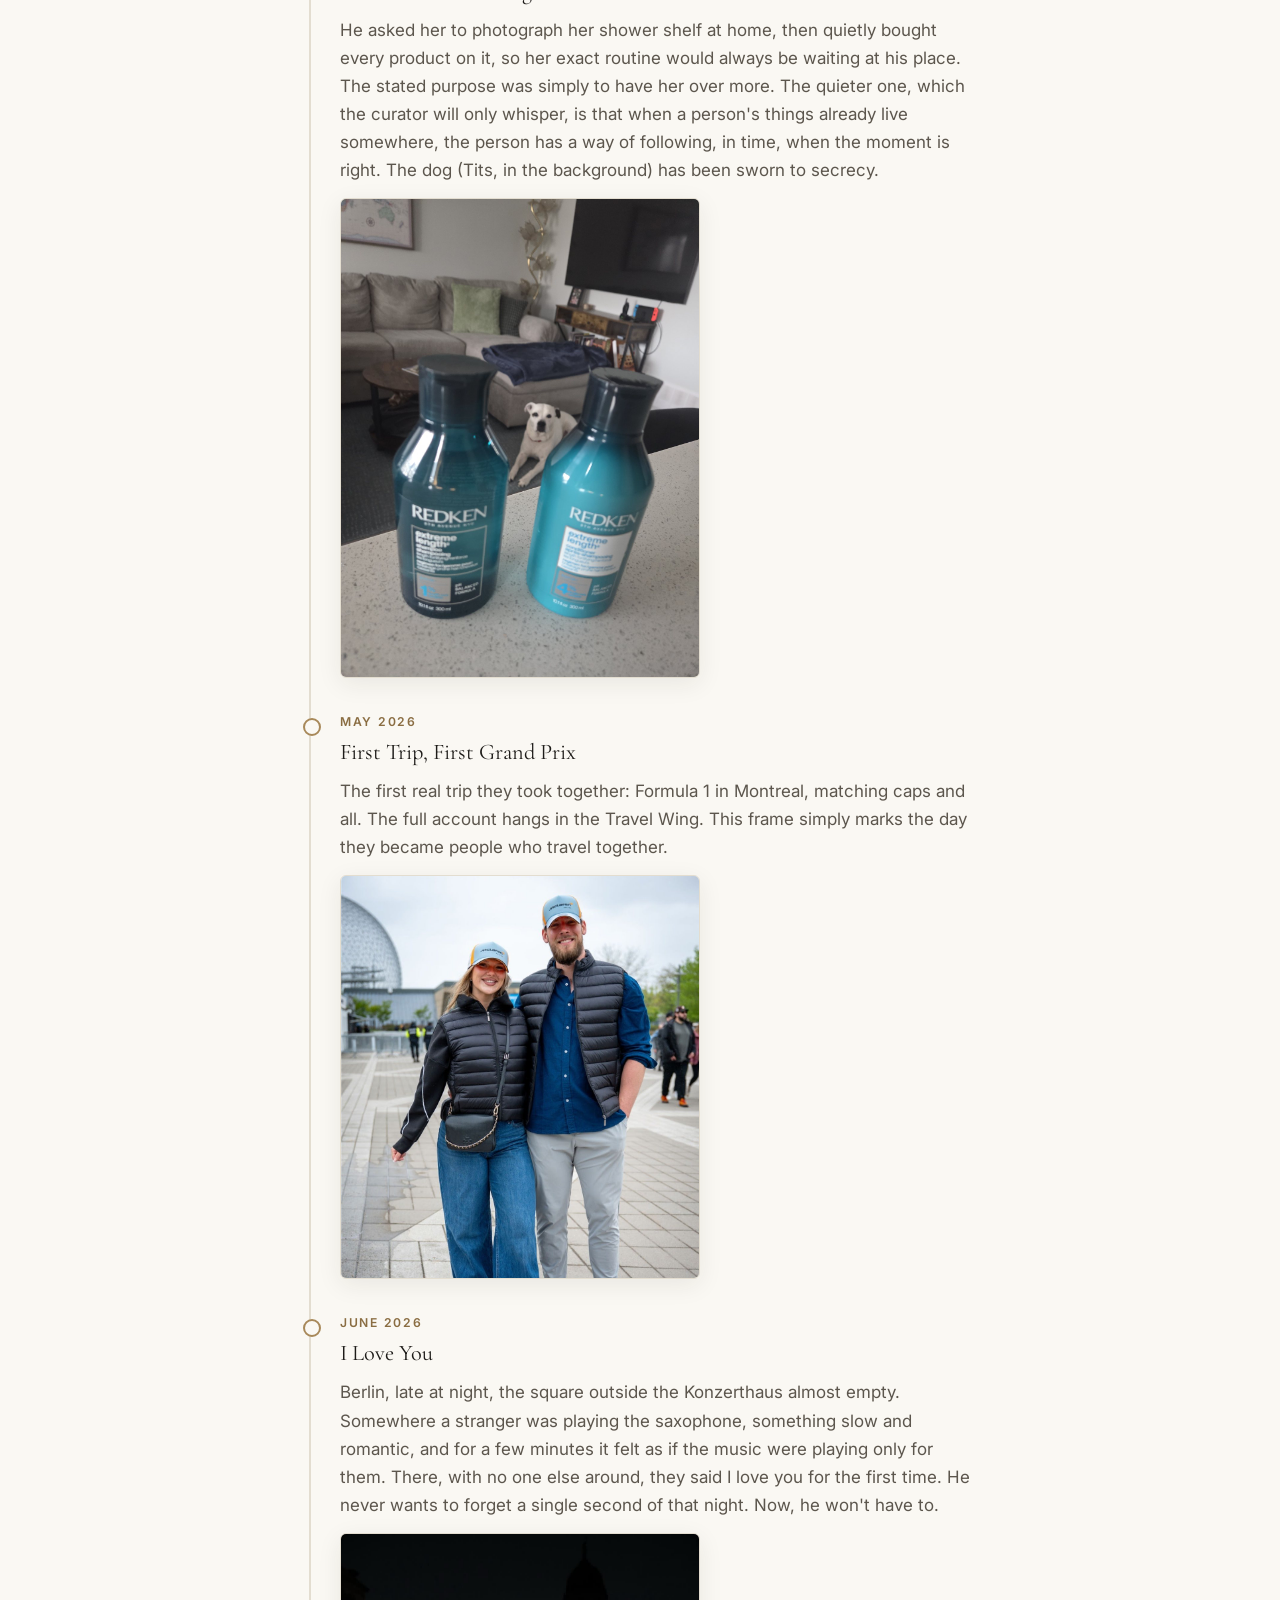
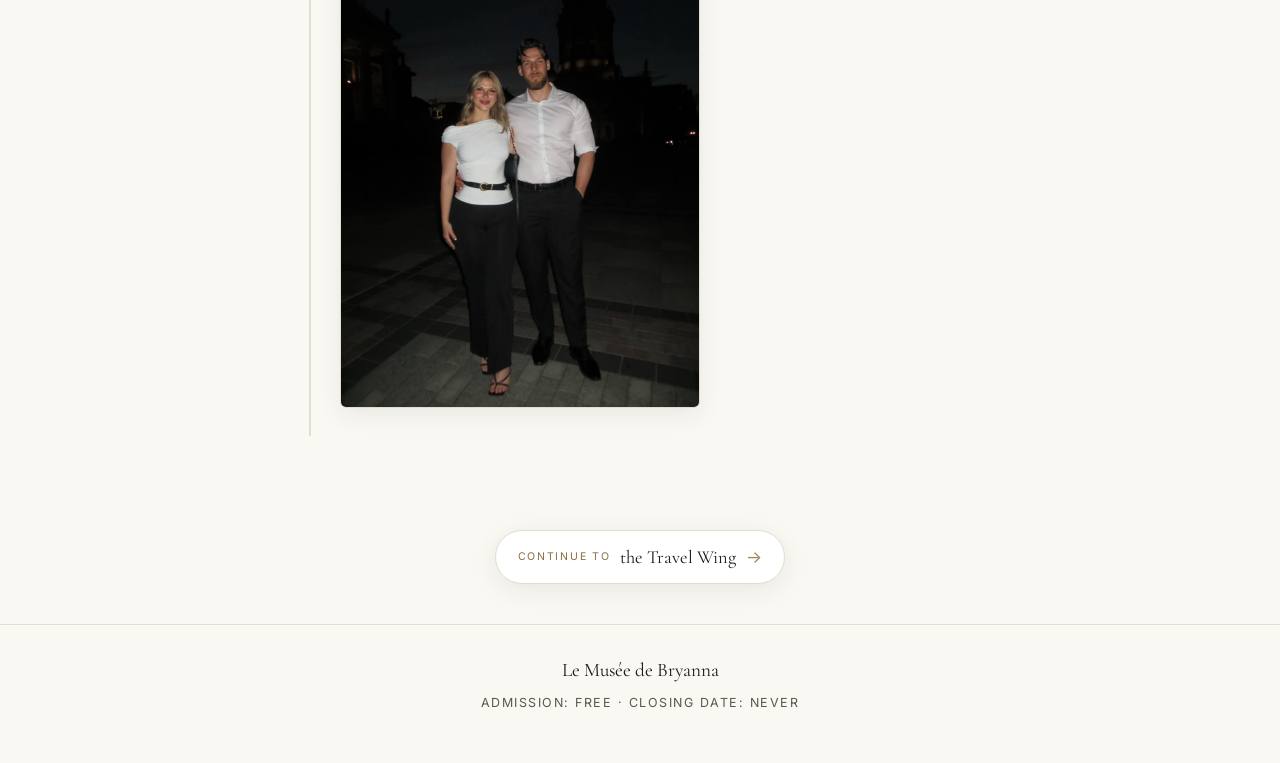
==== commit 79bcb90a: "Rewrite Her People blurb (drop risotto line)" ====
--- a/collection.html
+++ b/collection.html
@@ -26,7 +26,7 @@
 
   <div id="footer"></div>
   <script src="js/layout.js?v=6"></script>
-  <script src="data/events.js?v=4"></script>
+  <script src="data/events.js?v=5"></script>
   <script src="js/render.js?v=4"></script>
   <script src="js/lightbox.js?v=1"></script>
 </body>
--- a/css/style.css
+++ b/css/style.css
@@ -201,11 +201,12 @@
 /* ---------- travel ---------- */
 #map {
   position: relative;
-  height: clamp(340px, 62svh, 600px); width: 100%;
+  height: 300px; width: 100%;
   border-radius: 10px; overflow: hidden;
   border: 1px solid var(--line); box-shadow: var(--shadow); margin-bottom: 0;
   background: #ece3d4; z-index: 1;
 }
+@media (min-width: 720px) { #map { height: clamp(420px, 60svh, 600px); } }
 /* on the travel page, tighten spacing so the whole map sits in view on arrival */
 body[data-page="voyage"] section.wing { padding-top: 32px; padding-bottom: 48px; }
 body[data-page="voyage"] .wing-head { margin-bottom: 24px; }
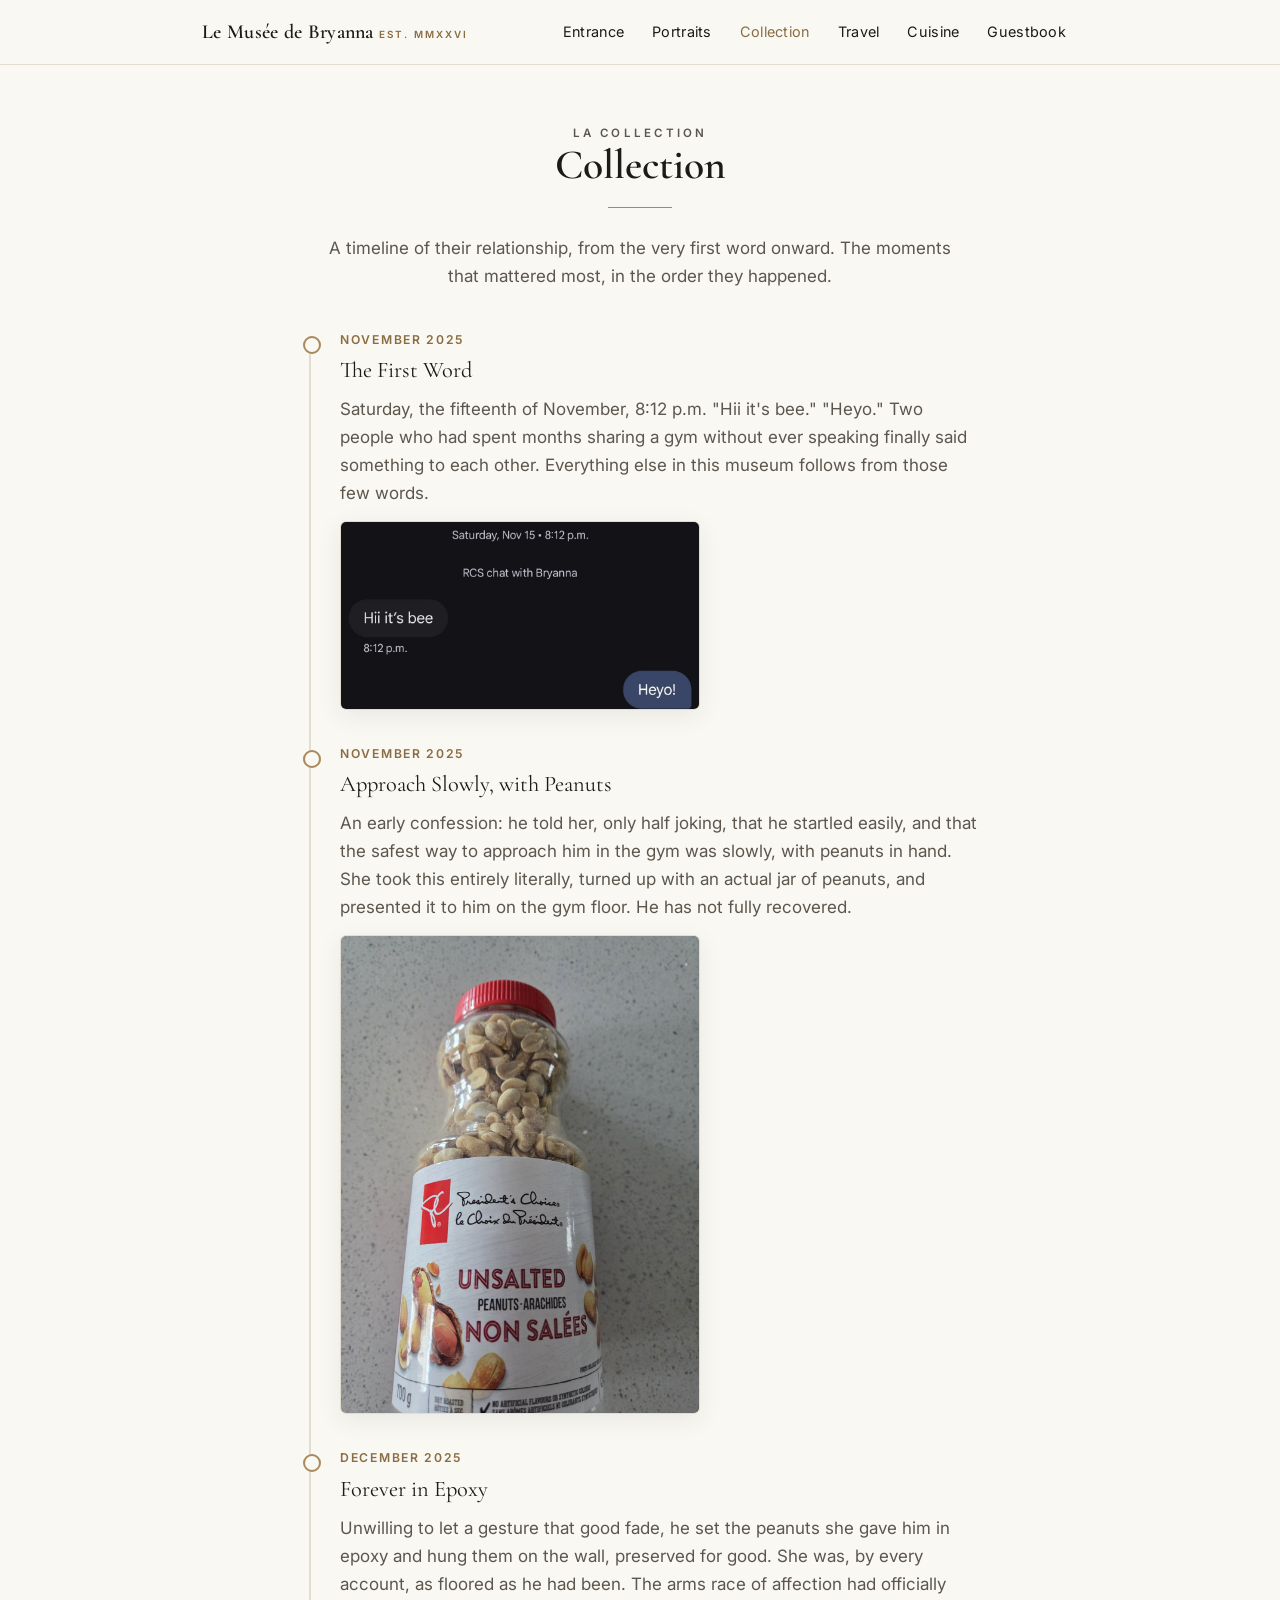
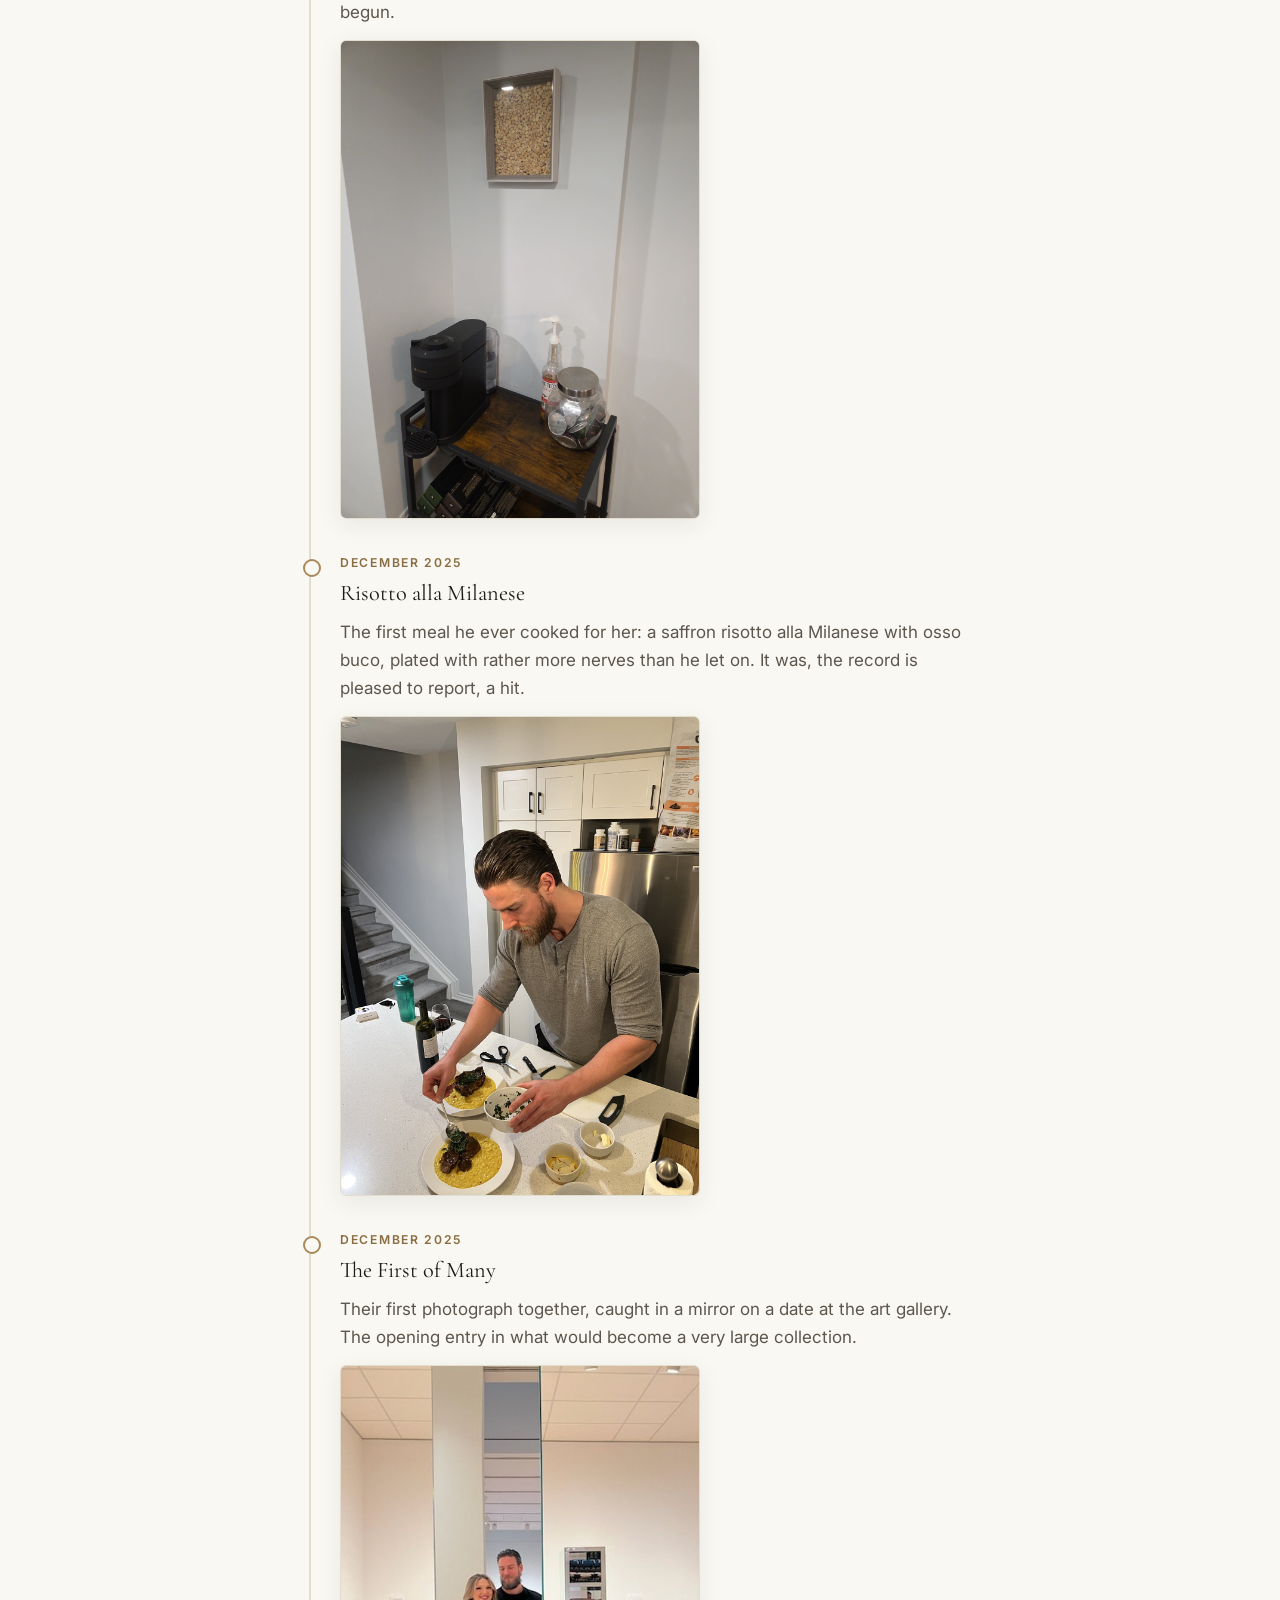
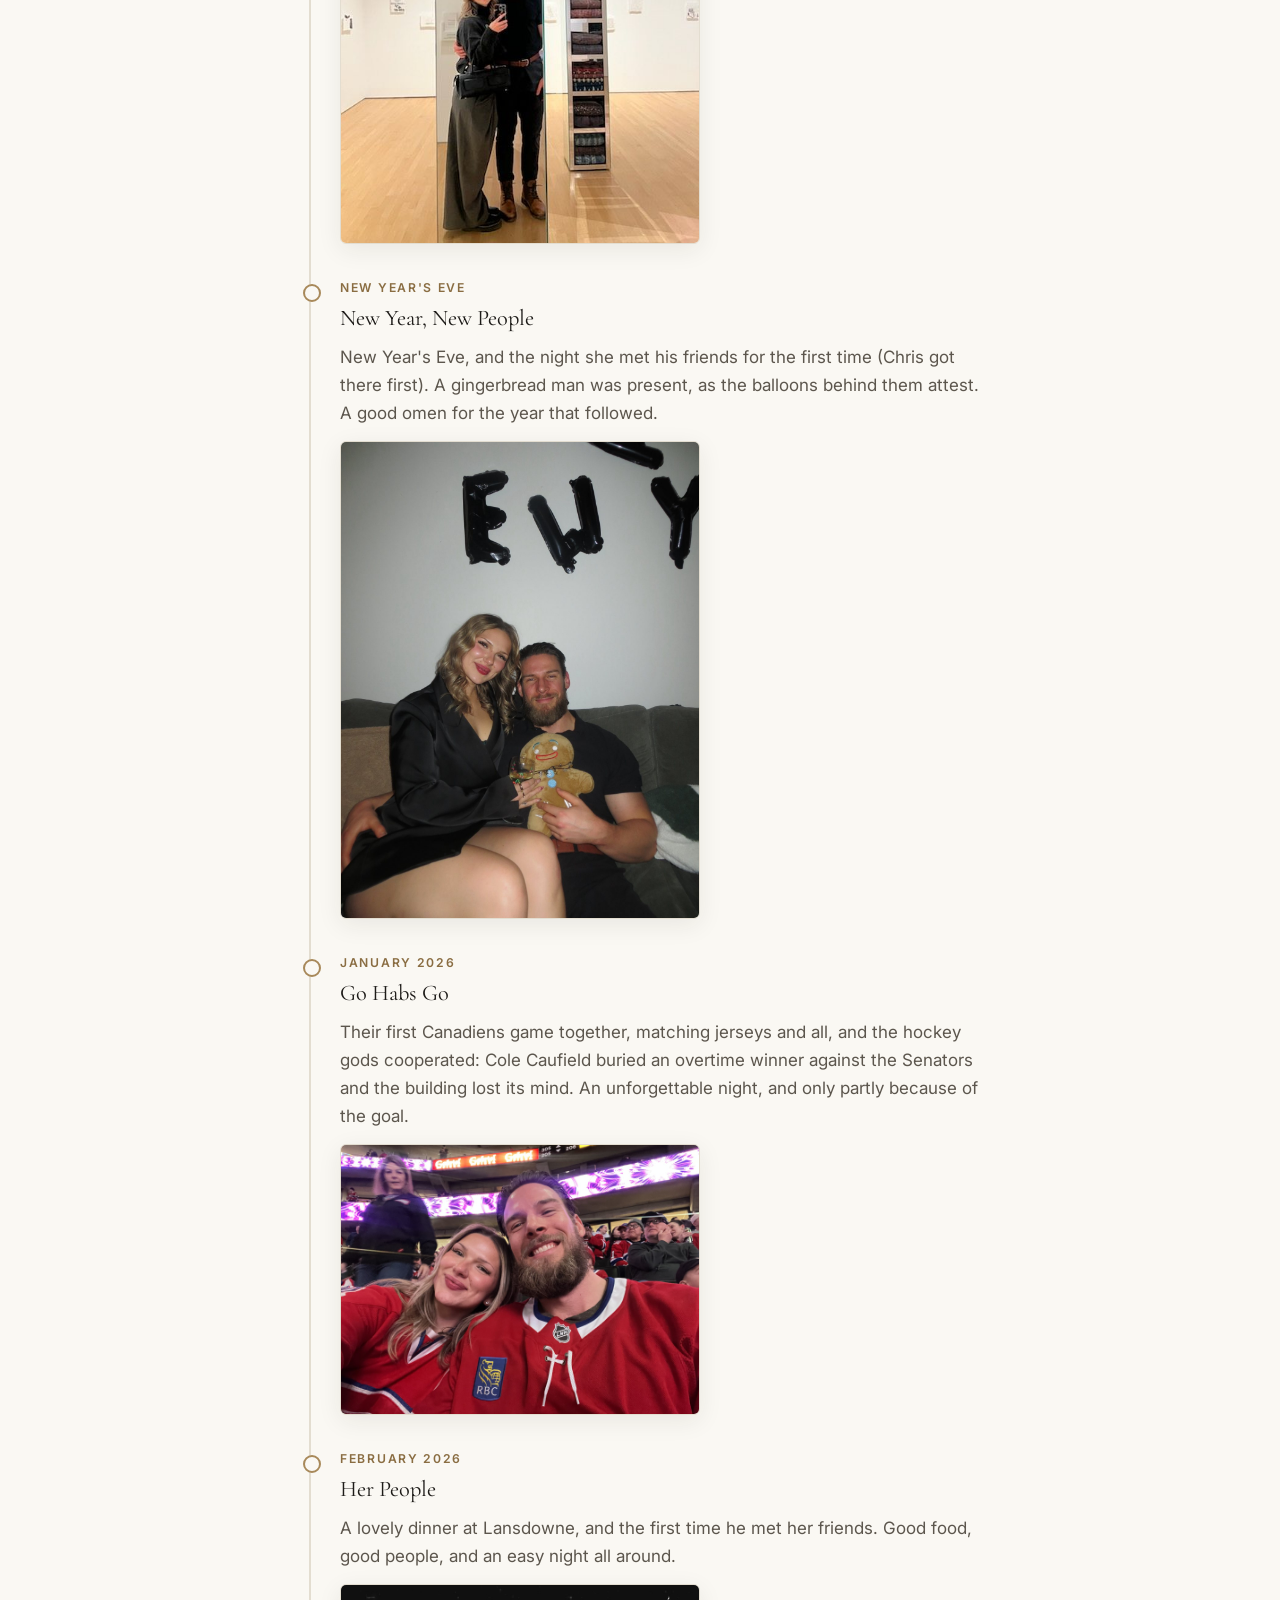
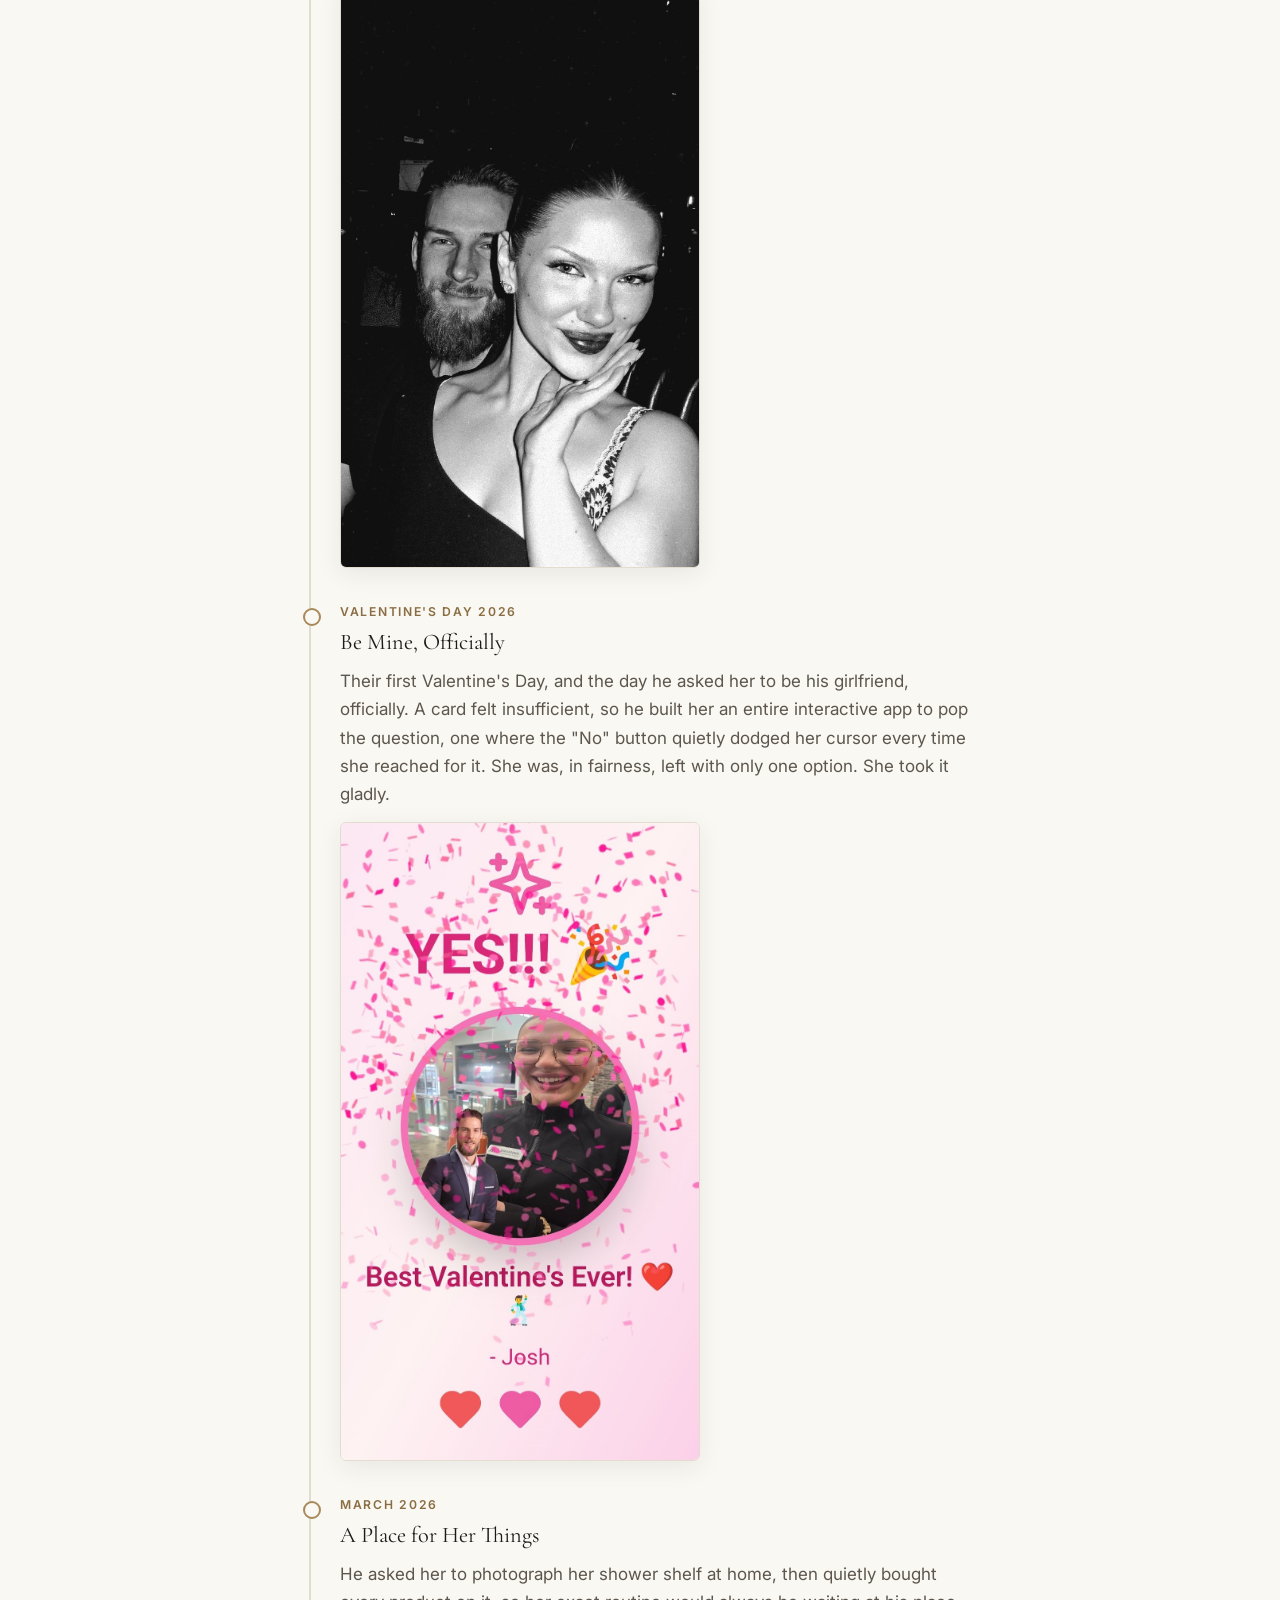
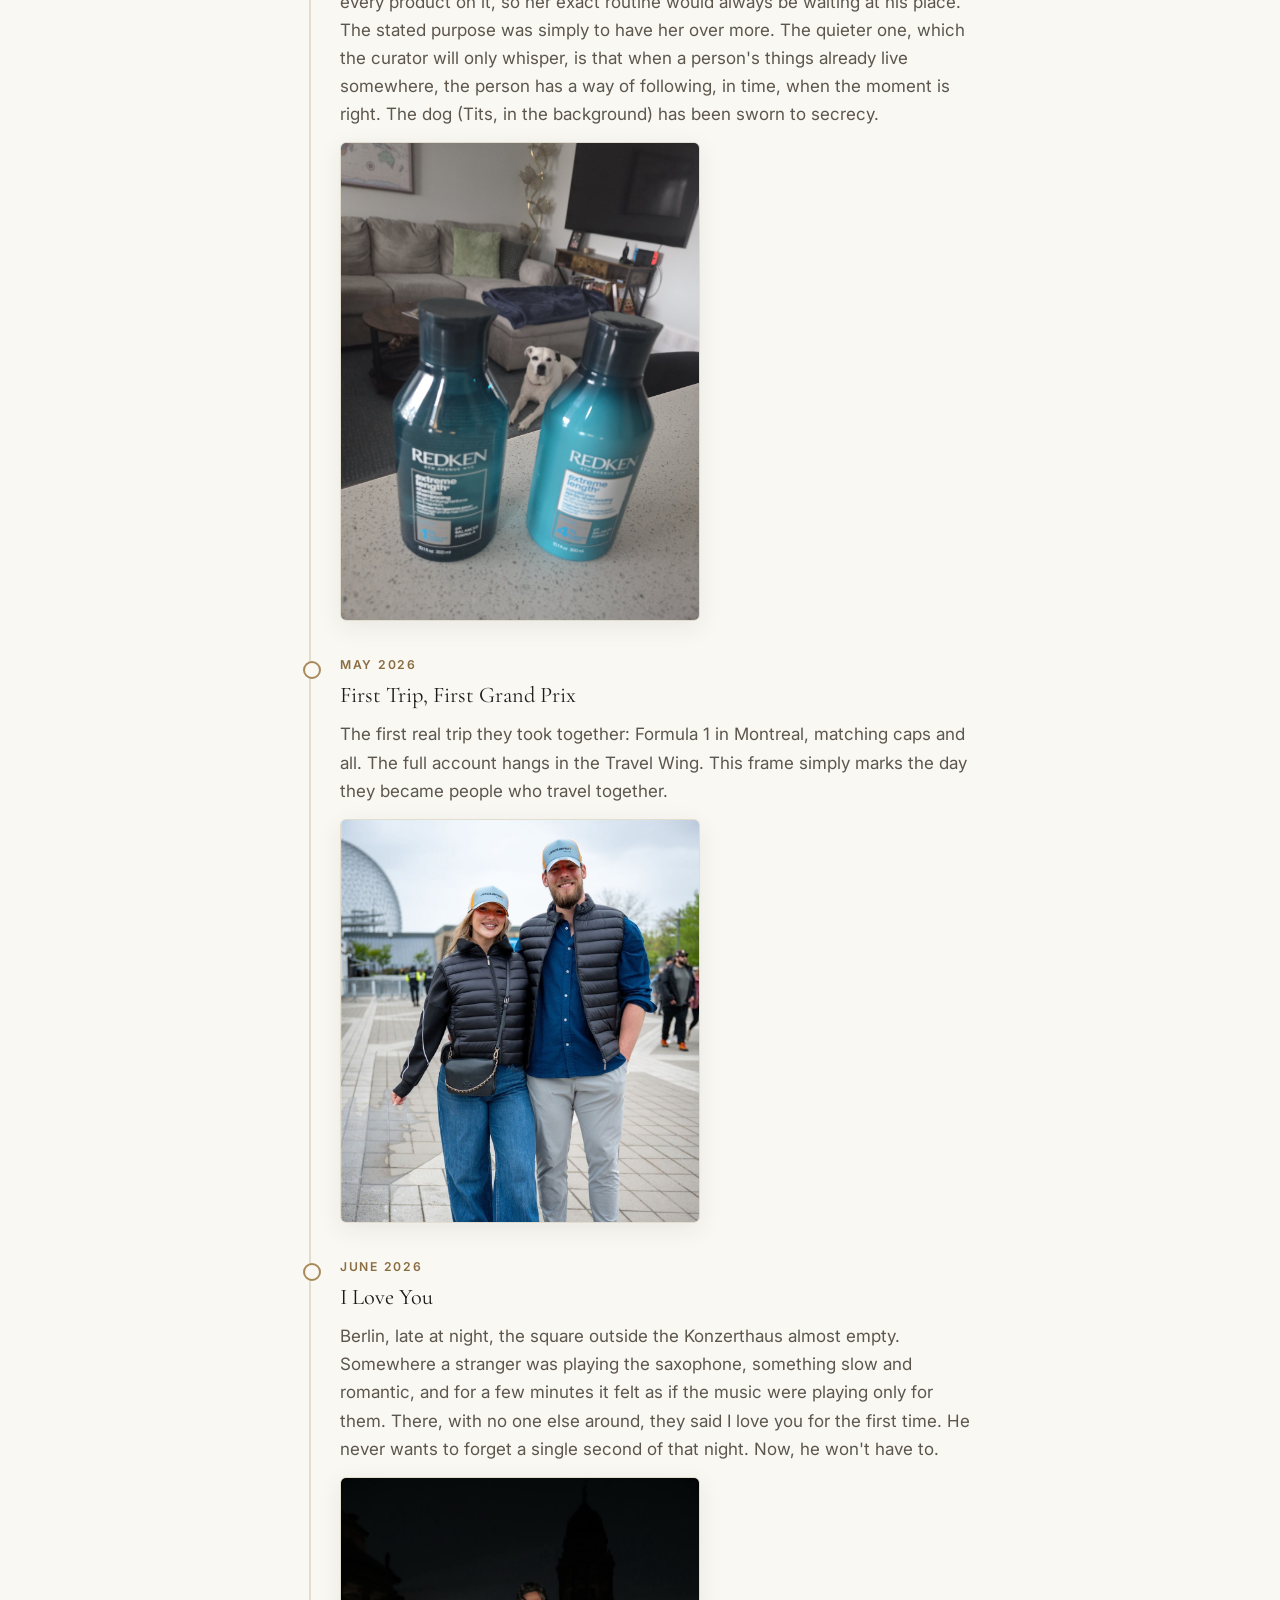
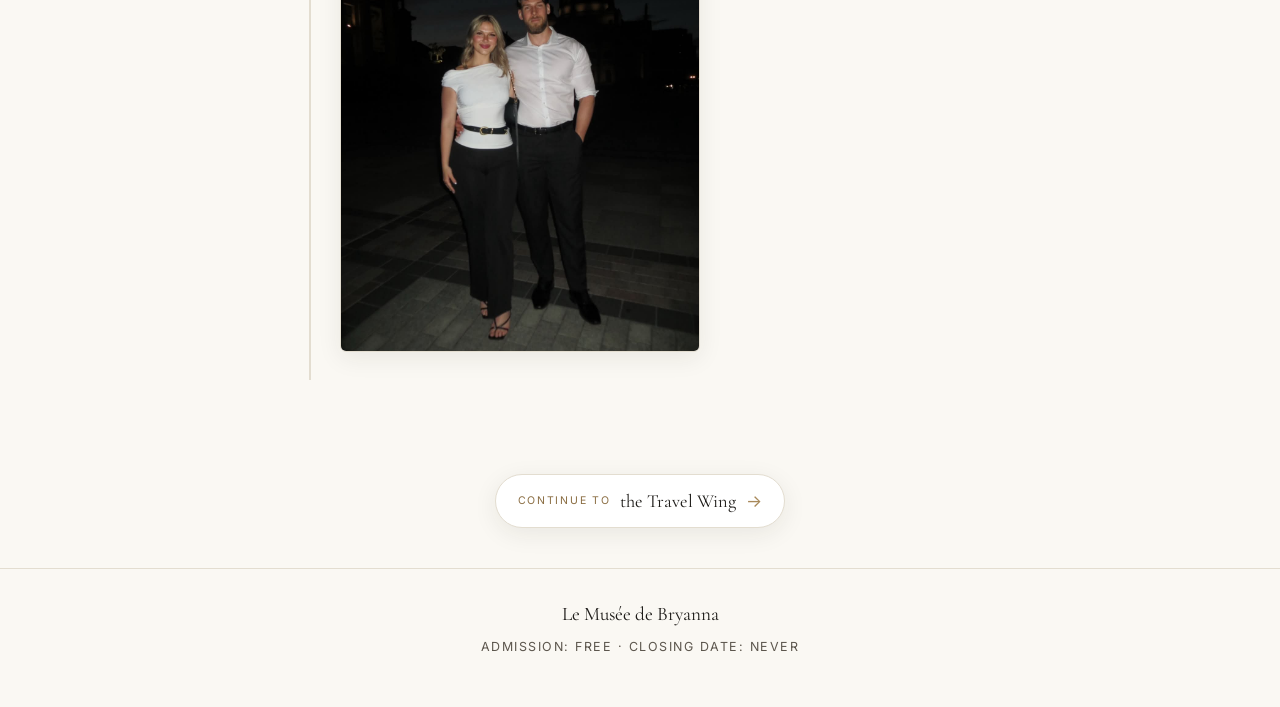
==== commit 9659fc76: "Make Her People blurb chill" ====
--- a/collection.html
+++ b/collection.html
@@ -26,7 +26,7 @@
 
   <div id="footer"></div>
   <script src="js/layout.js?v=6"></script>
-  <script src="data/events.js?v=5"></script>
+  <script src="data/events.js?v=6"></script>
   <script src="js/render.js?v=4"></script>
   <script src="js/lightbox.js?v=1"></script>
 </body>
